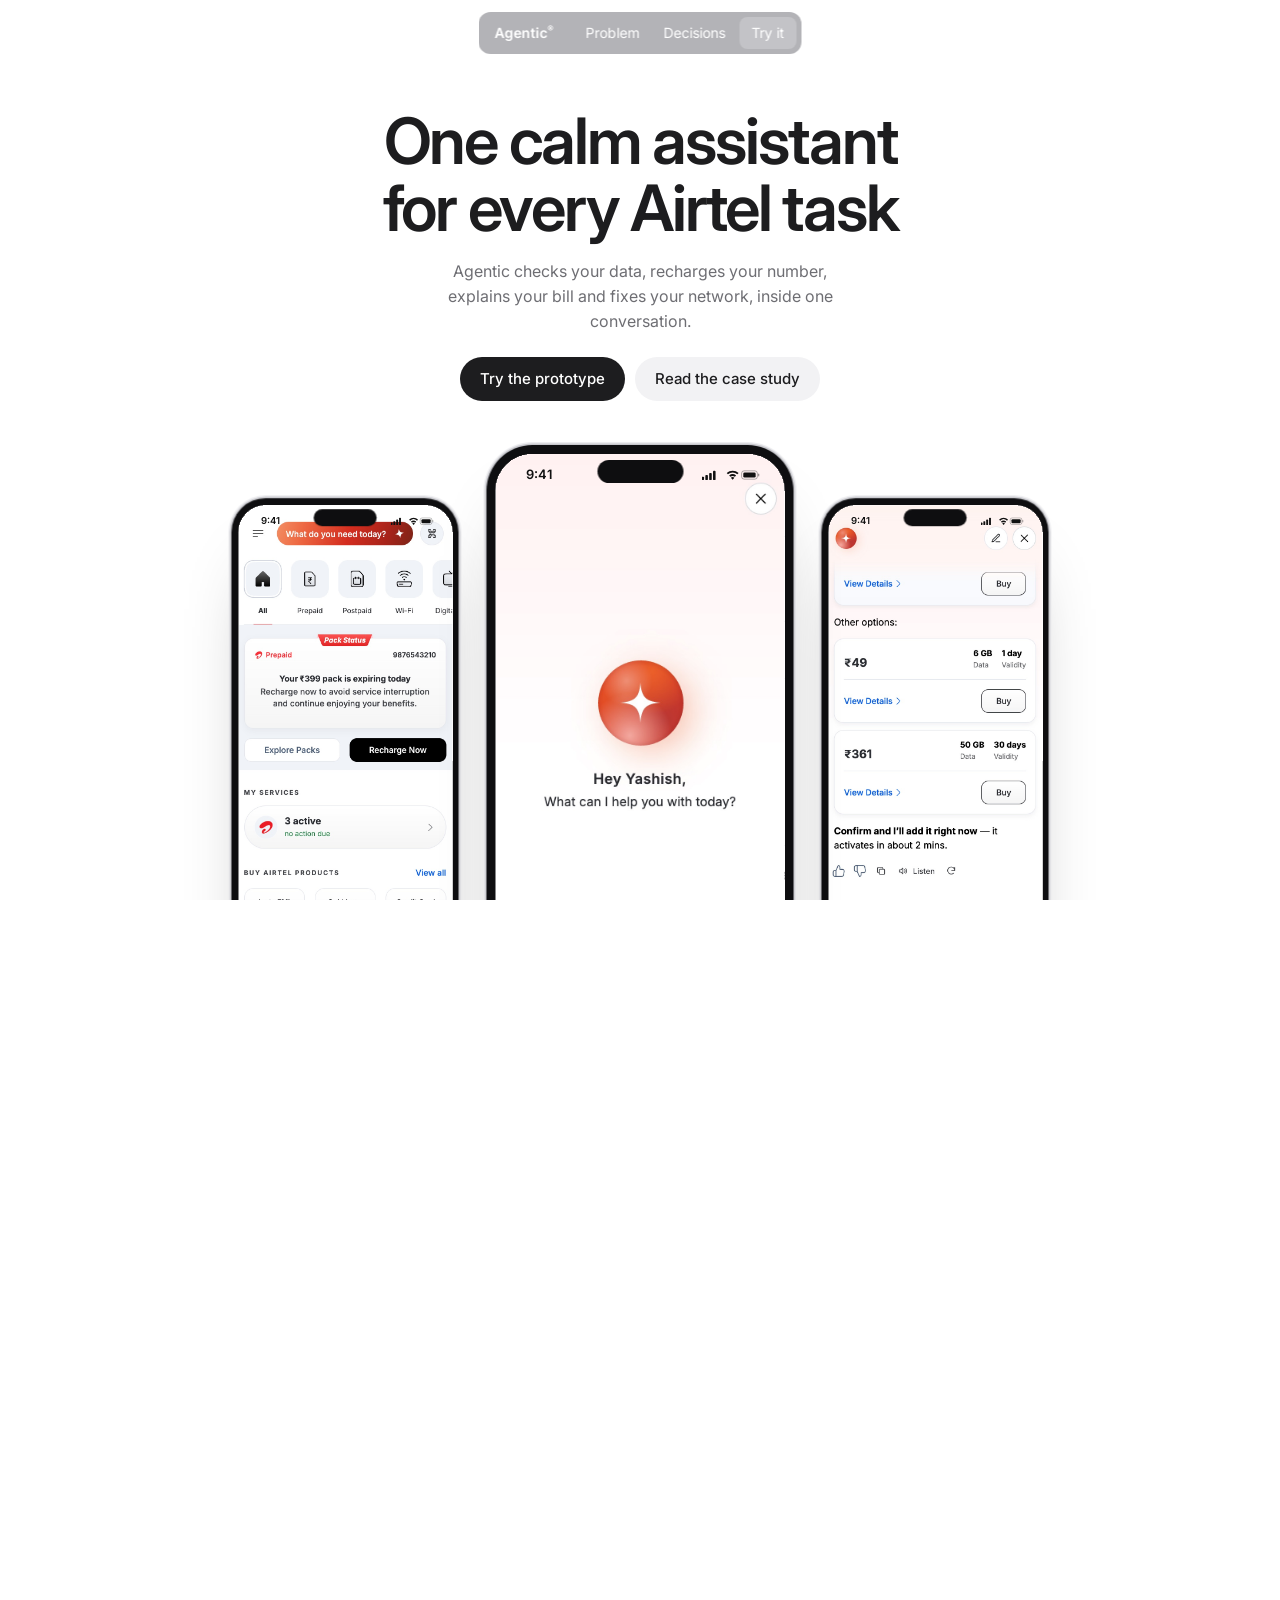
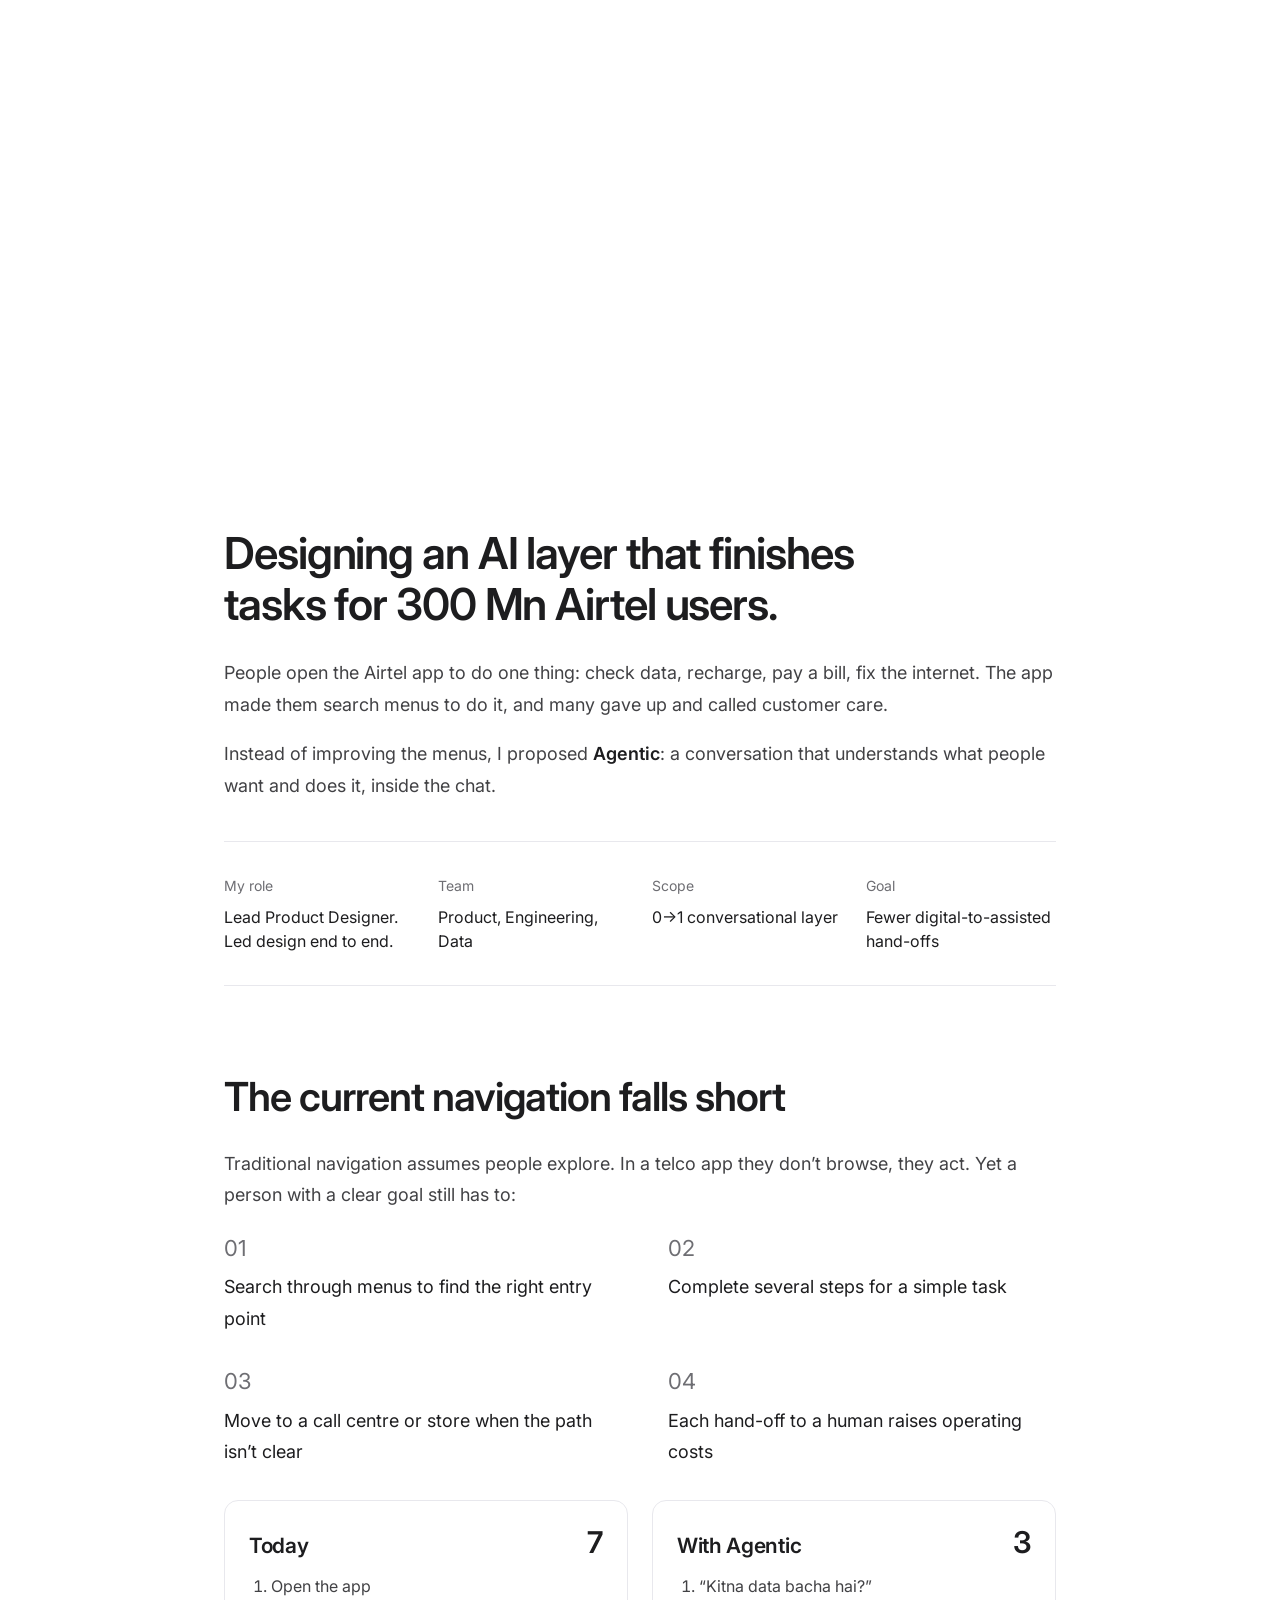
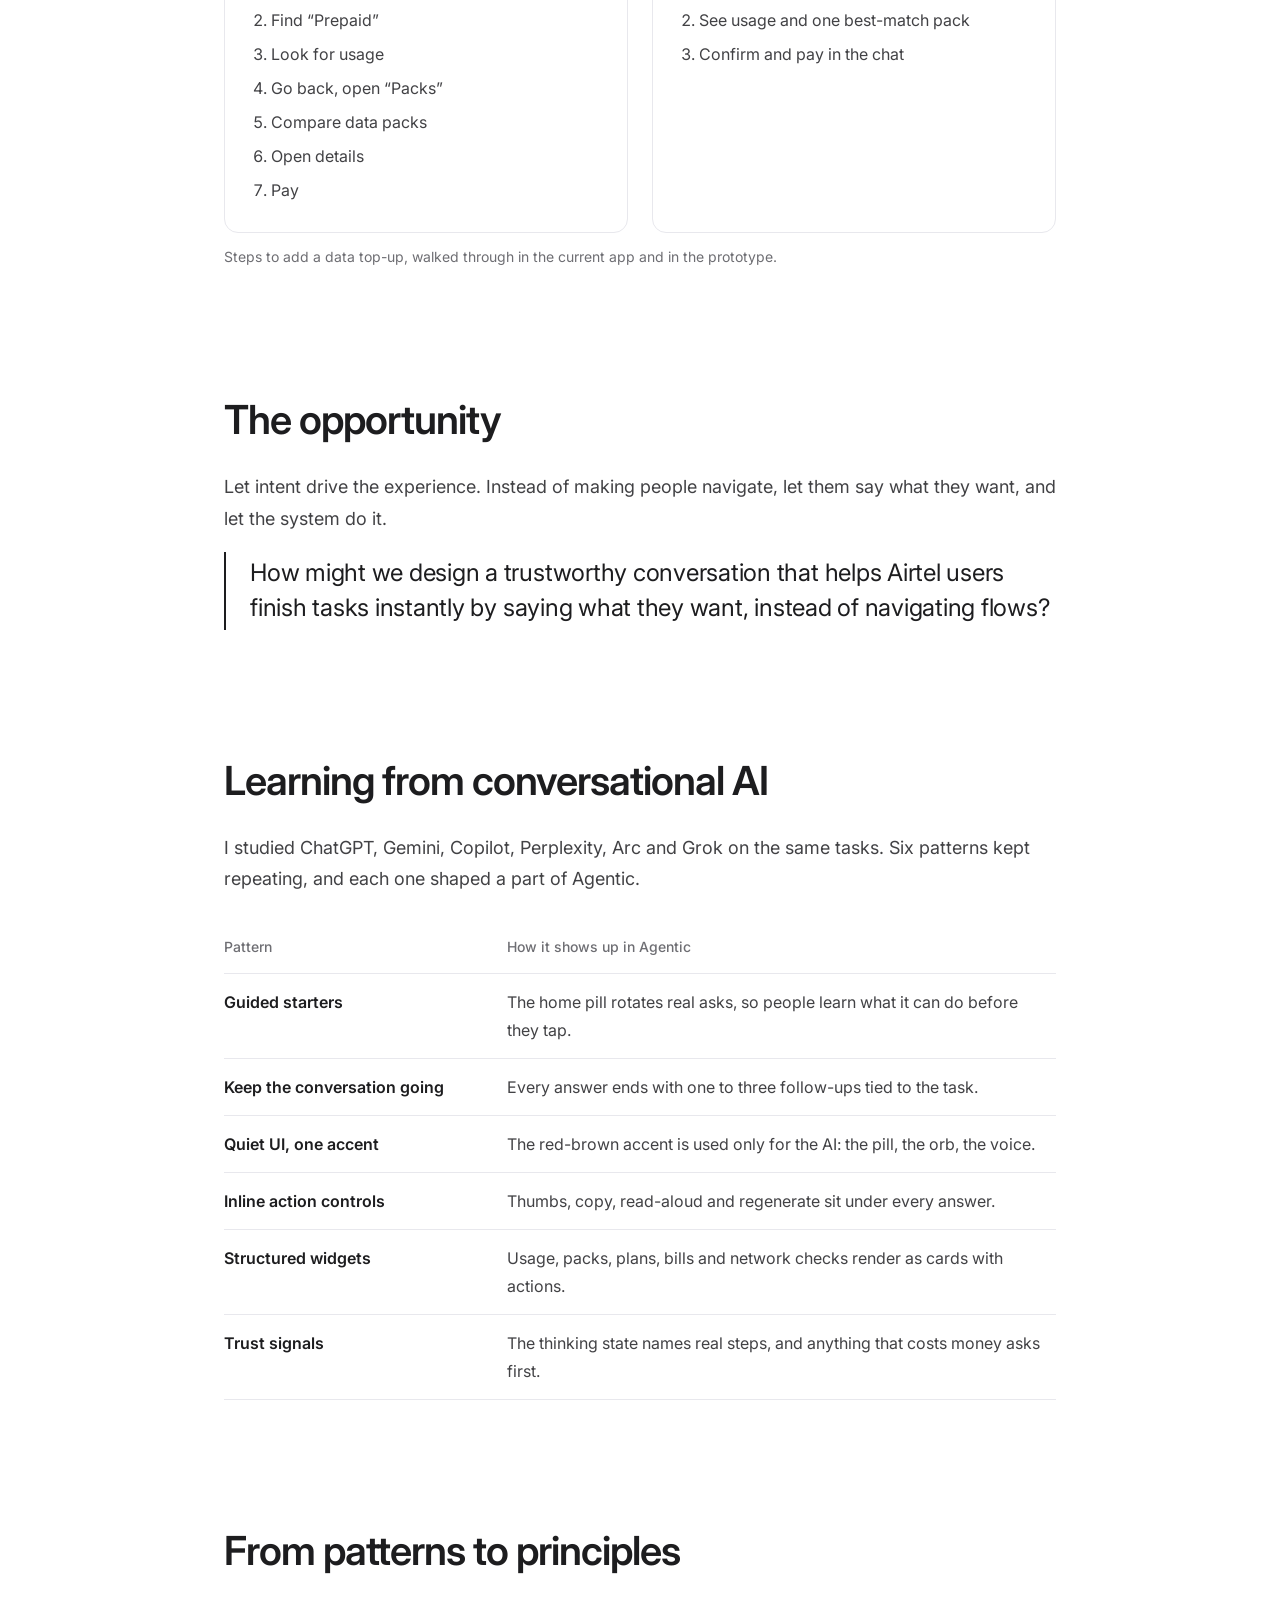
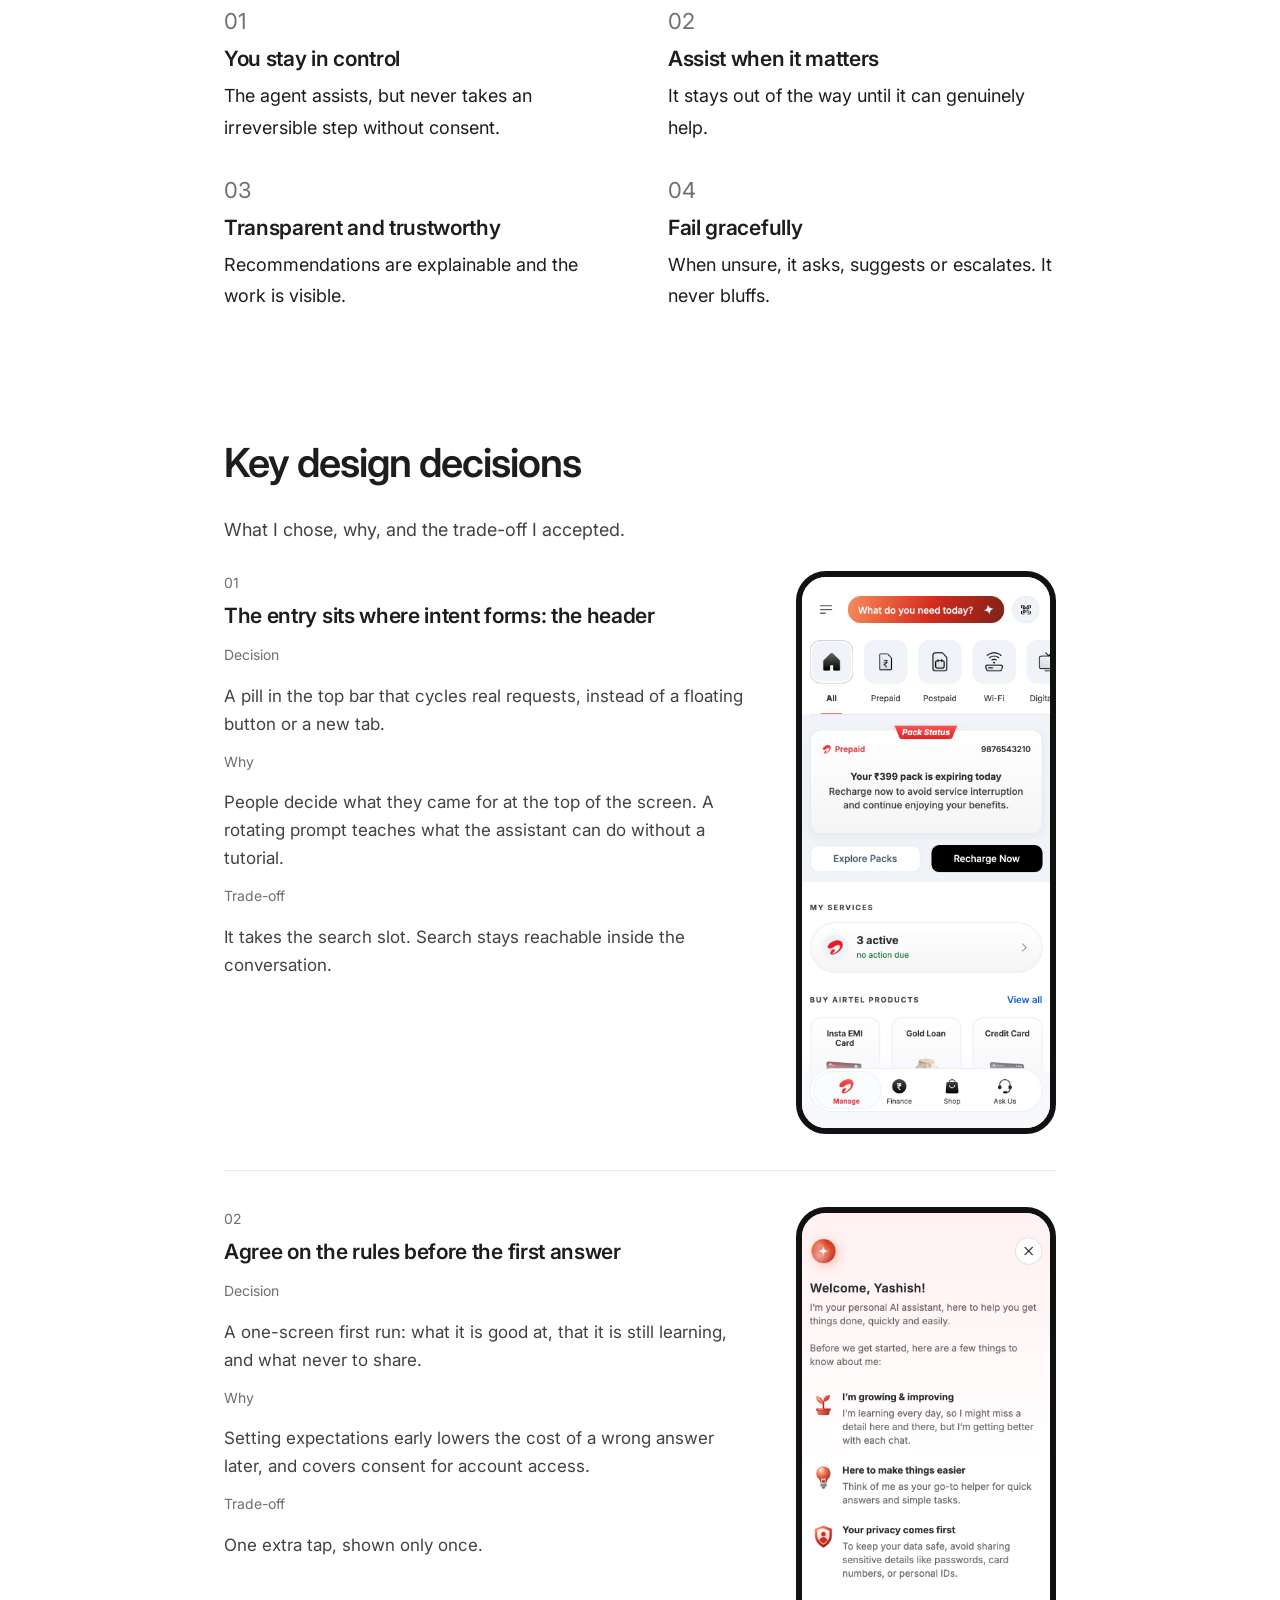
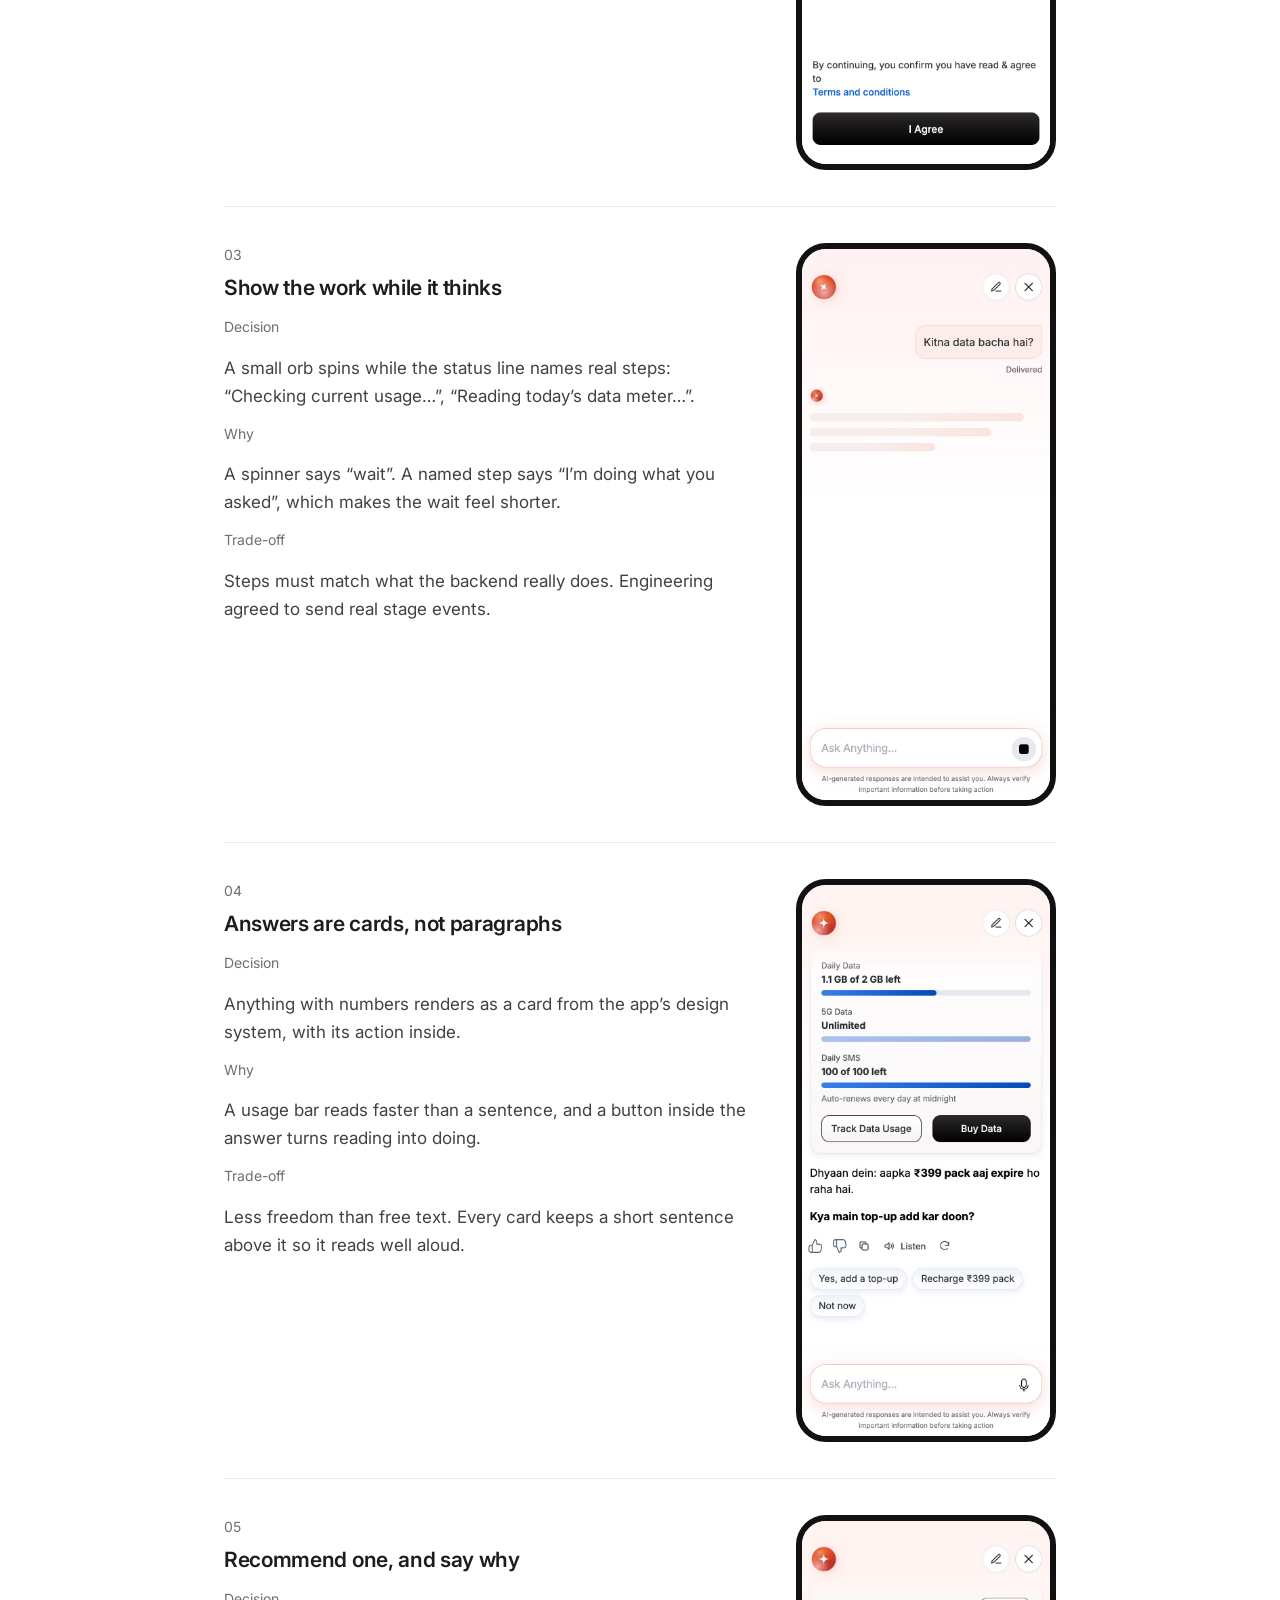
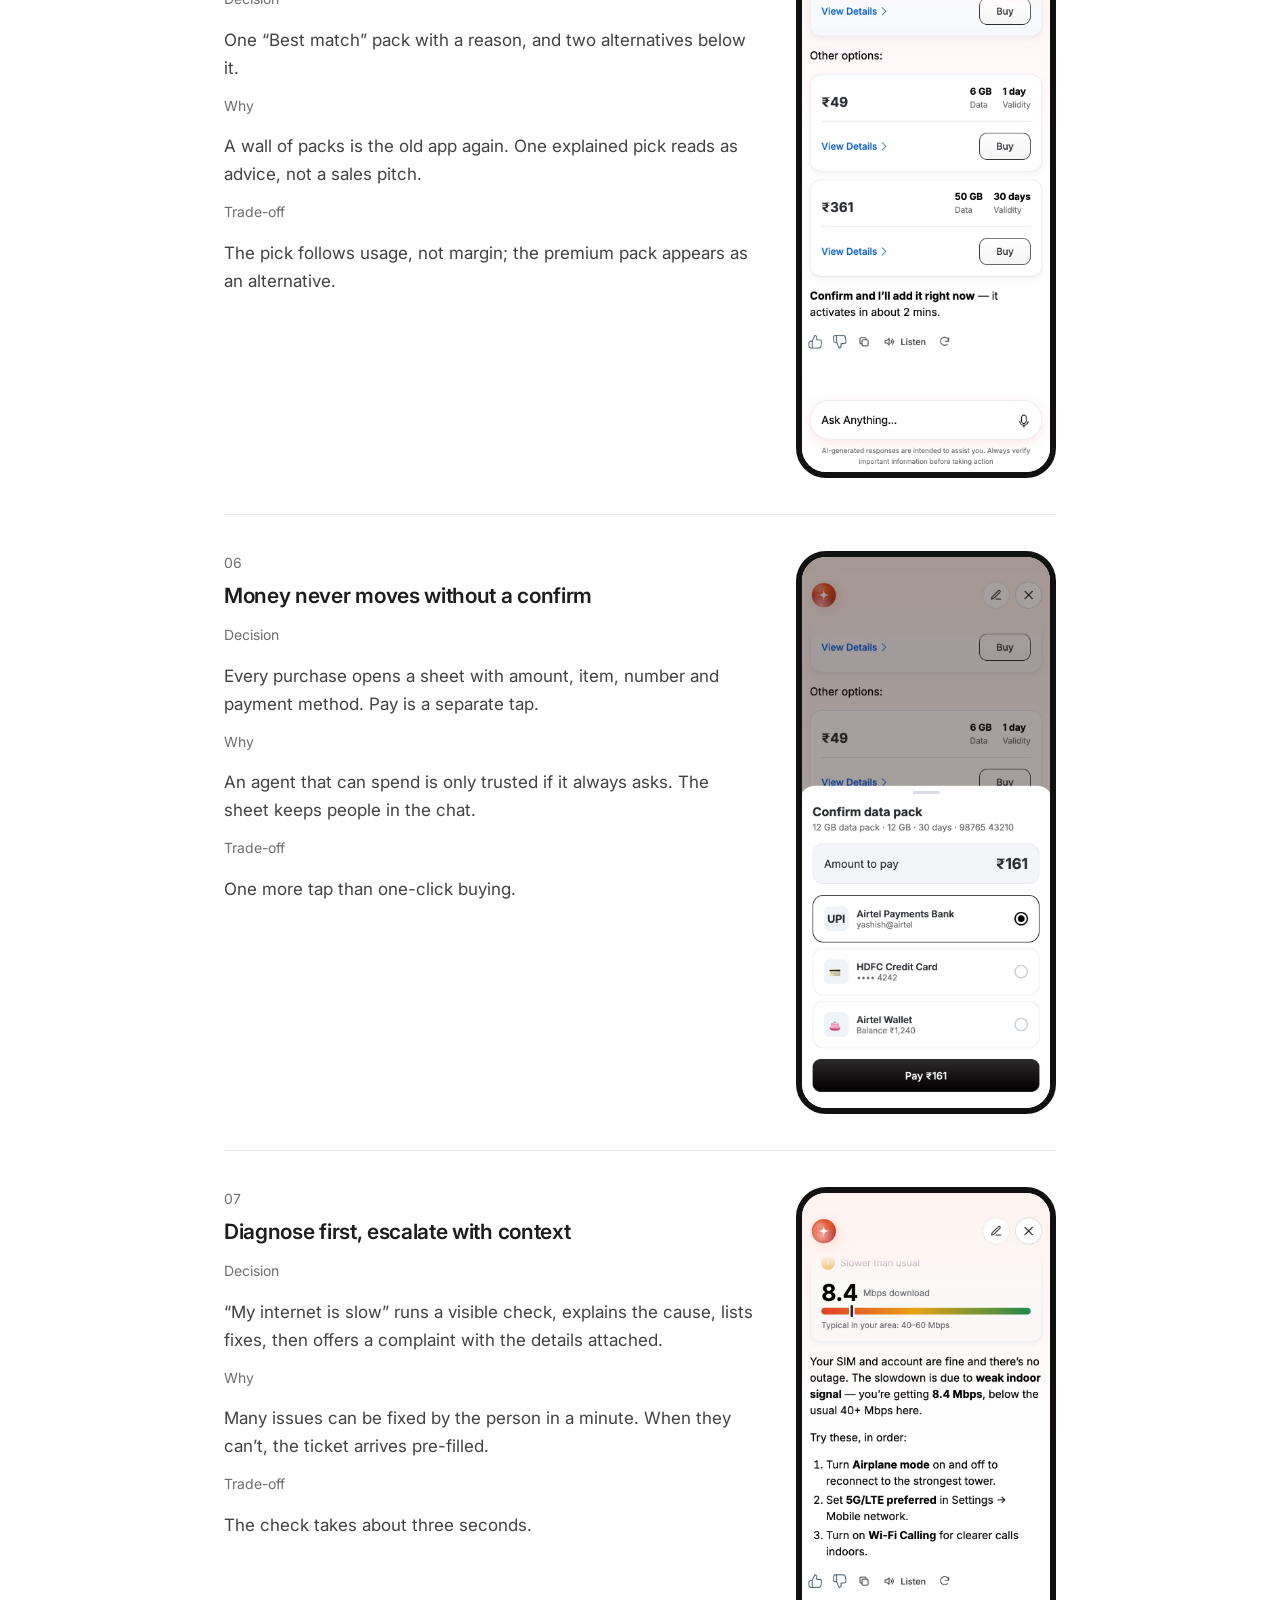
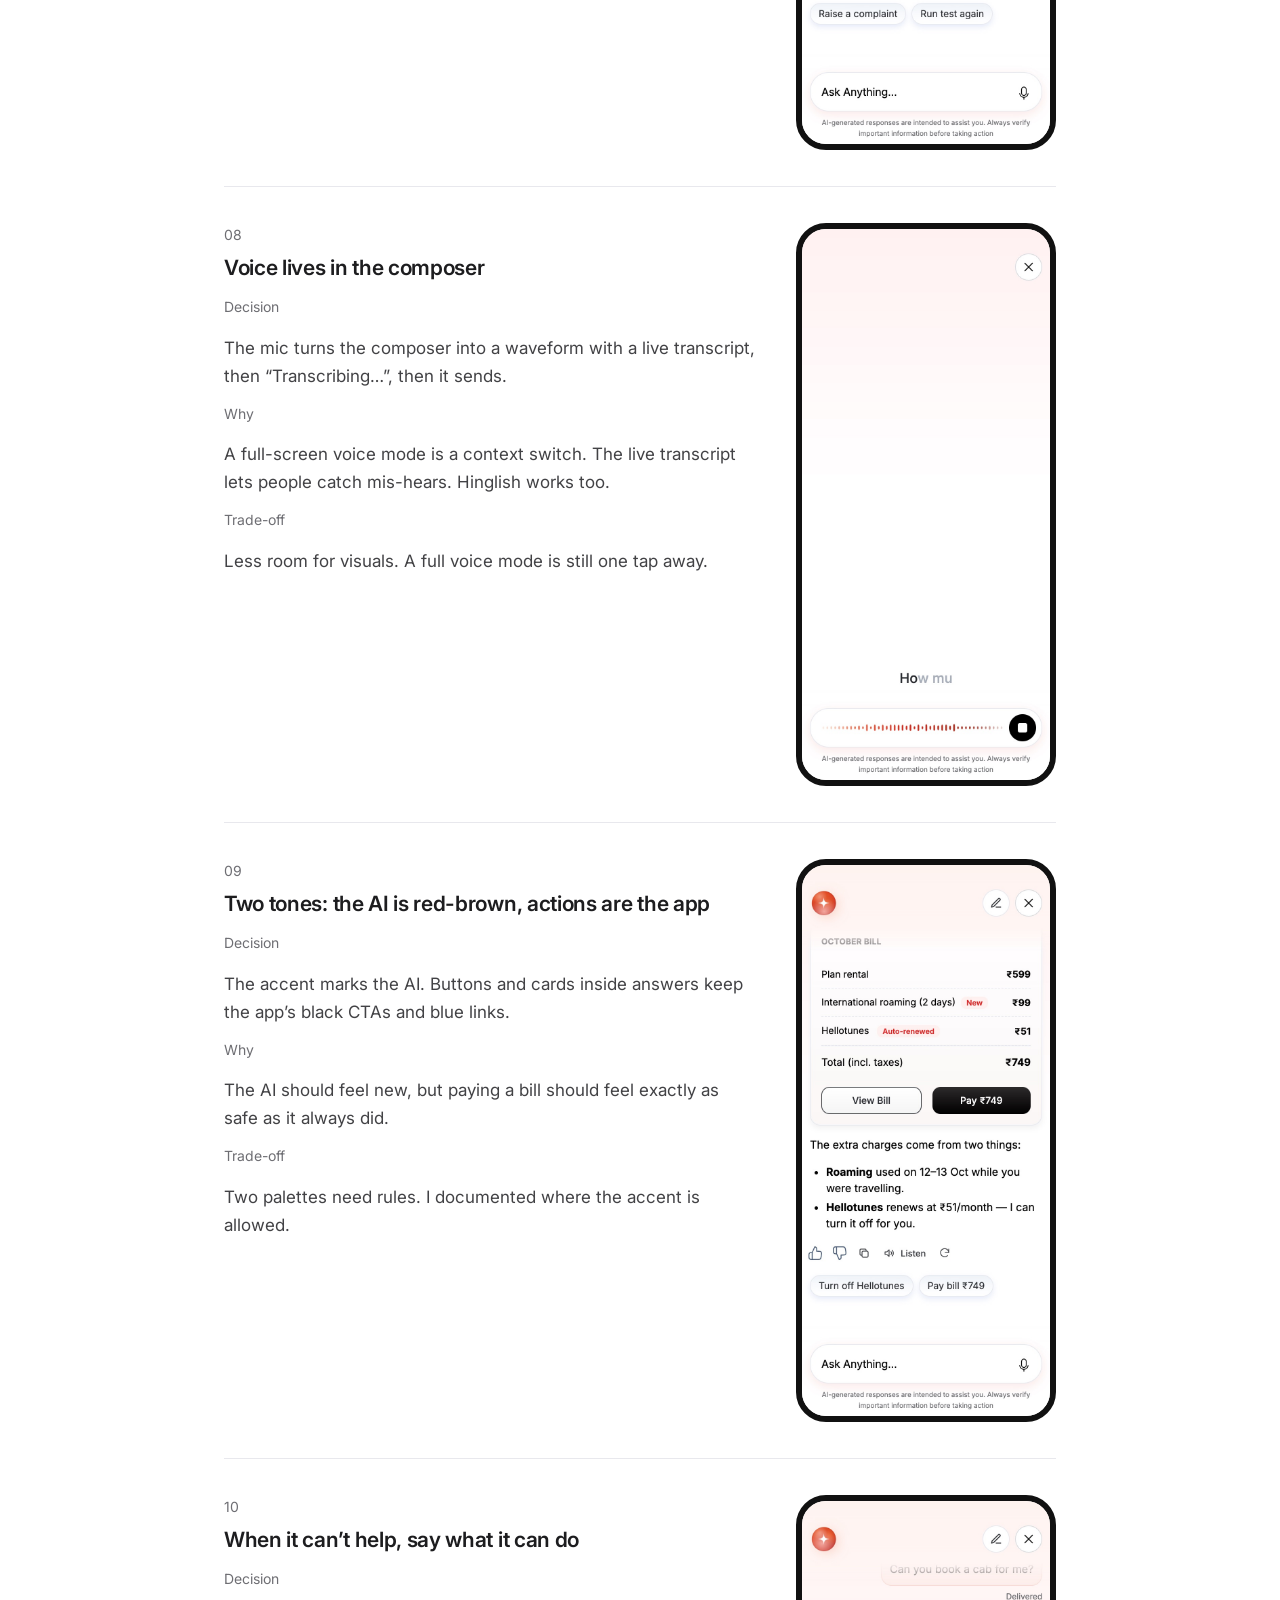
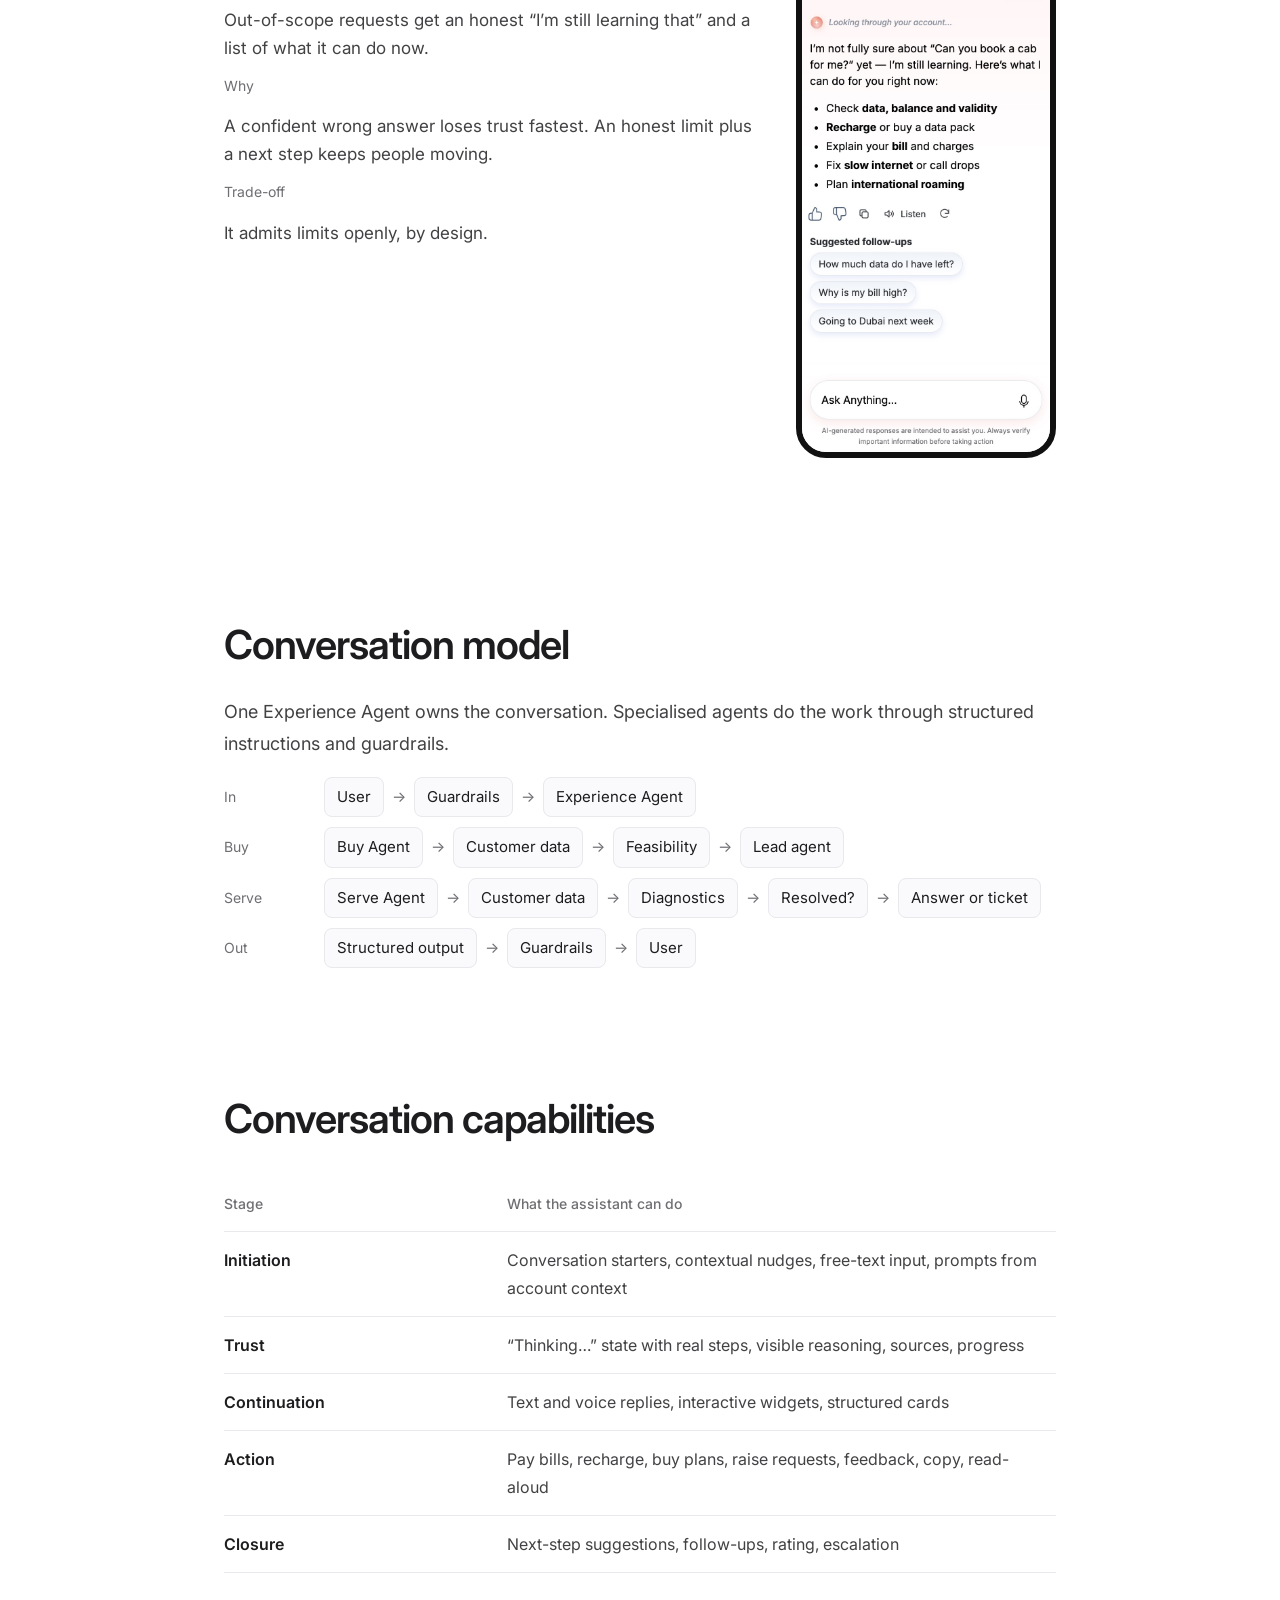
==== case-study-2/index.html @ 0d4e4603 "Publish the new case study landing at /case-study-2/ on Pages (copy of the case-study branch) Co-Aut" ====
<!doctype html>
<html lang="en">
<head>
<meta charset="utf-8" />
<meta name="viewport" content="width=device-width, initial-scale=1, viewport-fit=cover" />
<title>Agentic — Case Study</title>
<meta name="description" content="How I designed Agentic, an AI layer for 300 Mn Airtel users that completes tasks instead of answering questions." />
<link rel="preconnect" href="https://fonts.googleapis.com" />
<link rel="preconnect" href="https://fonts.gstatic.com" crossorigin />
<link href="https://fonts.googleapis.com/css2?family=Inter:wght@400;500;600&display=swap" rel="stylesheet" />
<script>document.documentElement.classList.add('js')</script>
<style>
/* Layout: quiet editorial read — one centred column, pale hero panel, static screens; the live prototype sits in one section */
:root {
  --bg: #FFFFFF;
  --ink: #1D1D1F;
  --ink-2: #424245;
  --muted: #6E6E73;
  --line: #E8E8ED;
  --panel: #FDF2EE;
  --accent: #C4321F;
  --font: Inter, -apple-system, "SF Pro Text", system-ui, sans-serif;
}
* { box-sizing: border-box; }
html { scroll-behavior: smooth; -webkit-text-size-adjust: 100%; }
@media (prefers-reduced-motion: reduce) { html { scroll-behavior: auto; } * { transition: none !important; } }
.skip { position: absolute; left: 16px; top: -60px; z-index: 30; background: var(--ink); color: #fff; padding: 10px 16px; border-radius: 8px; text-decoration: none; font-size: 15px; }
.skip:focus { top: 8px; }
body { margin: 0; background: var(--bg); color: var(--ink); font: 400 18px/1.75 var(--font); -webkit-font-smoothing: antialiased; }
img { max-width: 100%; height: auto; display: block; }
a { color: inherit; }
button { font: inherit; color: inherit; cursor: pointer; }
h1, h2, h3 { font-weight: 600; letter-spacing: -.025em; margin: 0; text-wrap: balance; color: var(--ink); }
h1 { font-size: clamp(34px, 4.6vw, 52px); line-height: 1.12; }
h2 { font-size: clamp(28px, 3.4vw, 40px); line-height: 1.15; margin-bottom: 28px; }
h3 { font-size: 21px; line-height: 1.3; letter-spacing: -.015em; margin-bottom: 8px; }
p { margin: 0 0 18px; color: var(--ink-2); }
p:last-child { margin-bottom: 0; }
ul, ol { margin: 0 0 18px; padding-left: 22px; color: var(--ink-2); }
li { margin-bottom: 6px; }
b, strong { color: var(--ink); font-weight: 600; }



.col { max-width: 880px; margin: 0 auto; padding: 0 24px; }
.intro { padding: 96px 0 24px; }
.intro-title { font-size: clamp(30px, 3.8vw, 44px); line-height: 1.15; margin-bottom: 28px; }
.intro h1 { margin-bottom: 28px; }
.facts { display: grid; grid-template-columns: repeat(4, minmax(0, 1fr)); gap: 24px; padding: 32px 0; margin: 40px 0 0; border-top: 1px solid var(--line); border-bottom: 1px solid var(--line); }
.facts dt { font-size: 14px; color: var(--muted); margin-bottom: 6px; }
.facts dd { margin: 0; font-size: 16px; line-height: 1.5; }
@media (max-width: 720px) { .facts { grid-template-columns: 1fr 1fr; } }

section { padding: 64px 0; }
.numbered { display: grid; grid-template-columns: 1fr 1fr; gap: 28px 56px; margin-top: 8px; }
.numbered .n { font-size: 22px; color: var(--muted); margin-bottom: 4px; }
.numbered p { color: var(--ink); }
@media (max-width: 640px) { .numbered { grid-template-columns: 1fr; } }

.quote { border-left: 2px solid var(--ink); padding: 4px 0 4px 24px; font-size: 24px; line-height: 1.45; letter-spacing: -.01em; color: var(--ink); margin: 8px 0 0; }

.compare { display: grid; grid-template-columns: 1fr 1fr; gap: 24px; margin-top: 32px; }
.compare > div { border: 1px solid var(--line); border-radius: 14px; padding: 22px 24px; }
.compare h3 { display: flex; justify-content: space-between; align-items: baseline; }
.compare h3 span { font-size: 30px; font-weight: 600; }
.compare ol { margin: 10px 0 0; font-size: 16px; }
@media (max-width: 640px) { .compare { grid-template-columns: 1fr; } }
.small { font-size: 14px; color: var(--muted); margin-top: 12px; }

.table { width: 100%; border-collapse: collapse; font-size: 16px; margin-top: 8px; }
.table th, .table td { text-align: left; padding: 14px 12px 14px 0; border-bottom: 1px solid var(--line); vertical-align: top; }
.table th { font-weight: 500; color: var(--muted); font-size: 14px; }
.table td:first-child { font-weight: 600; color: var(--ink); width: 34%; }
.table td { color: var(--ink-2); }
.table-wrap { overflow-x: auto; }

.decision { display: grid; grid-template-columns: minmax(0, 1fr) 260px; gap: 40px; padding: 36px 0; border-top: 1px solid var(--line); align-items: start; }
.decision:first-of-type { border-top: 0; padding-top: 8px; }
.decision .n { font-size: 14px; color: var(--muted); margin-bottom: 6px; }
.decision dl { margin: 14px 0 0; display: grid; gap: 12px; }
.decision dt { font-size: 14px; color: var(--muted); }
.decision dd { margin: 2px 0 0; font-size: 17px; line-height: 1.65; color: var(--ink-2); }
.decision img { width: 100%; aspect-ratio: 375 / 812; object-fit: cover; object-position: top; border-radius: 30px; border: 6px solid #111; }
@media (max-width: 720px) { .decision { grid-template-columns: 1fr; } .decision img { width: min(260px, 100%); } }

.flow { display: grid; gap: 10px; margin-top: 8px; }
.flow-row { display: flex; flex-wrap: wrap; gap: 8px; align-items: center; font-size: 15px; }
.flow-row .lbl { width: 92px; flex: none; font-size: 14px; color: var(--muted); }
.flow-row .node { border: 1px solid var(--line); border-radius: 8px; padding: 6px 12px; background: #FAFAFC; }
.flow-row .arr { color: var(--muted); }

.screens { display: grid; grid-template-columns: repeat(4, minmax(0, 1fr)); gap: 24px; margin-top: 12px; }
.screens figure { margin: 0; }
.screens img { aspect-ratio: 375 / 812; object-fit: cover; object-position: top; border-radius: 22px; border: 5px solid #111; width: 100%; }
.screens figcaption { font-size: 13px; color: var(--muted); margin-top: 8px; line-height: 1.4; }
@media (max-width: 720px) { .screens { grid-template-columns: 1fr 1fr; } }

.try { display: grid; grid-template-columns: minmax(0, 1fr) auto; gap: 48px; align-items: start; }
.phone { width: 300px; height: 650px; border-radius: 44px; padding: 9px; background: #111; flex: none; }
.phone .screen { width: 100%; height: 100%; border-radius: 36px; overflow: hidden; background: #fff; }
.phone iframe { border: 0; width: 375px; height: 812px; transform: scale(calc(282 / 375)); transform-origin: 0 0; display: block; }
.scen { display: grid; gap: 8px; margin-top: 18px; }
.scen button { text-align: left; background: none; border: 1px solid var(--line); border-radius: 10px; padding: 12px 16px; font-size: 16px; min-height: 44px; transition: border-color .2s ease, background-color .2s ease; }
.scen button:hover { border-color: var(--ink); }
.scen button.on { border-color: var(--ink); background: #FAFAFC; }
.scen button small { display: block; font-size: 14px; color: var(--muted); }
@media (max-width: 760px) { .try { grid-template-columns: 1fr; } .phone { margin: 0 auto; } }

.btn { transition: opacity .2s ease; display: inline-flex; align-items: center; height: 44px; padding: 0 20px; border-radius: 99px; background: var(--ink); color: #fff; text-decoration: none; font-size: 15px; font-weight: 500; }
.outro { text-align: center; padding: 88px 24px 96px; border-top: 1px solid var(--line); margin-top: 32px; }
.outro p { max-width: 52ch; margin: 0 auto 28px; }
footer { border-top: 1px solid var(--line); padding: 24px; font-size: 14px; color: var(--muted); text-align: center; }
:focus-visible { outline: 2px solid var(--accent); outline-offset: 3px; border-radius: 6px; }
.btn:hover { opacity: .85; }

/* ===== Landing (after the reference video): hero fan → pinned phone, panels rise, copy scrolls, screens stack ===== */
.pillnav { position: fixed; z-index: 40; top: calc(12px + env(safe-area-inset-top)); left: 50%; transform: translateX(-50%); display: flex; align-items: center; gap: 4px; padding: 5px 5px 5px 16px; border-radius: 12px; background: rgba(150, 150, 156, .72); backdrop-filter: blur(14px); -webkit-backdrop-filter: blur(14px); color: #fff; font-size: 14px; white-space: nowrap; }
.pillnav a { text-decoration: none; color: #fff; }
.pn-brand { font-weight: 600; margin-right: 18px; }
.pn-brand sup { font-size: 9px; }
.pn-link { padding: 0 10px; min-height: 32px; display: inline-flex; align-items: center; border-radius: 8px; transition: background-color .2s; }
.pn-link:hover { background: rgba(255,255,255,.18); }
.pn-cta { min-height: 32px; display: inline-flex; align-items: center; padding: 0 12px; border-radius: 8px; background: rgba(255,255,255,.22); transition: background-color .2s; }
.pn-cta:hover { background: rgba(255,255,255,.32); }
@media (max-width: 520px) { .pn-link { display: none; } }

.show { position: relative; padding: 0; height: 560vh;
  --w: min(24vw, calc((100vh - 120px) * .4618), 360px);   /* pinned phone width */
  --h: calc(var(--w) * 2.1653);                             /* pinned phone height */
  --pw: min(440px, calc((100vw - var(--w) - 112px) / 2)); } /* side panel width */
.show-stage { position: sticky; top: 0; height: 100vh; overflow: hidden; }
.show-hero { position: absolute; z-index: 0; left: 0; right: 0; top: 0; padding: 12vh 24px 0; text-align: center; will-change: transform; }
.show-hero h1 { font-size: clamp(38px, 5.2vw, 64px); line-height: 1.04; letter-spacing: -.035em; max-width: 19ch; margin: 0 auto 18px; }
.show-hero p { max-width: 42ch; margin: 0 auto; font-size: 16px; line-height: 1.55; color: var(--muted); }
.hero-cta { display: flex; gap: 10px; justify-content: center; margin-top: 24px; }
.hero-cta .btn { white-space: nowrap; }
@media (max-width: 420px) { .hero-cta .btn { padding: 0 16px; font-size: 14px; } }
.btn-soft { background: #F2F2F4; color: var(--ink); }

/* Phones: dark body, silver rim, dynamic island, status bar on every screen */
.fan { position: absolute; z-index: 2; left: 50%; top: 0; width: 0; height: 0; }
.ph { position: absolute; left: 0; top: 0; width: var(--s); aspect-ratio: 375 / 812; padding: calc(var(--s) * .03); border-radius: calc(var(--s) * .15); background: #0E0E10;
  box-shadow: 0 0 0 1.5px #C7C7CC, 0 0 0 3px #ECECEF, 0 44px 80px -40px rgba(0,0,0,.45); will-change: transform; }
.ph::after { content: ""; position: absolute; z-index: 5; top: calc(var(--s) * .05); left: 50%; width: calc(var(--s) * .28); height: calc(var(--s) * .075); transform: translateX(-50%); border-radius: 99px; background: #0E0E10; }
.ph-c { --s: var(--w); z-index: 3; }
.ph-l1, .ph-r1 { --s: calc(var(--w) * .74); z-index: 2; }
.ph-l2, .ph-r2 { --s: calc(var(--w) * .62); z-index: 1; }
.scrn { position: relative; width: 100%; height: 100%; overflow: hidden; border-radius: calc(var(--s) * .12); background: #fff; isolation: isolate; }
.card { position: absolute; inset: 0; overflow: hidden; background: #fff; will-change: transform; }
.card img { width: 100%; height: 100%; max-width: none; object-fit: cover; object-position: top; }
.card + .card { border-radius: calc(var(--s) * .09) calc(var(--s) * .09) 0 0; box-shadow: 0 -14px 34px -12px rgba(0,0,0,.28); transform: translateY(calc(100% + 60px)); }
.card::before { content: "9:41"; position: absolute; z-index: 2; top: 0; left: 0; right: 0; height: calc(var(--s) * .14); padding-left: calc(var(--s) * .1); display: flex; align-items: center; font: 600 calc(var(--s) * .042)/1 var(--font); color: #111;
  background: url("data:image/svg+xml,%3Csvg xmlns='http://www.w3.org/2000/svg' viewBox='0 0 68 12' fill='%23111'%3E%3Crect y='8' width='3' height='4' rx='1'/%3E%3Crect x='4.5' y='6' width='3' height='6' rx='1'/%3E%3Crect x='9' y='3.5' width='3' height='8.5' rx='1'/%3E%3Crect x='13.5' y='1' width='3' height='11' rx='1'/%3E%3Cpath d='M29.5 3.6a10.5 10.5 0 0 1 14 0l-1.5 1.6a8.3 8.3 0 0 0-11 0zM32.4 6.6a6.3 6.3 0 0 1 8.2 0l-1.5 1.6a4.1 4.1 0 0 0-5.2 0zM36.5 11.6l-2.1-2.2a3 3 0 0 1 4.2 0z'/%3E%3Crect x='47' y='1' width='18.5' height='10' rx='3' fill='none' stroke='%23111' stroke-opacity='.4'/%3E%3Crect x='49' y='3' width='14.5' height='6' rx='1.6'/%3E%3Crect x='66.4' y='4.3' width='1.6' height='3.4' rx='.8' fill-opacity='.45'/%3E%3C/svg%3E") no-repeat right calc(var(--s) * .08) center / calc(var(--s) * .19) auto; }
.fan .ph[data-go] { cursor: pointer; transition: translate .4s cubic-bezier(.2,.8,.2,1); }
.fan .ph[data-go]:hover { translate: 0 -10px; }
@keyframes rise { from { translate: 0 90px; opacity: 0; } }
@keyframes fadeUp { from { transform: translateY(16px); opacity: 0; } }
.fan .ph { animation: rise 1s cubic-bezier(.2,.8,.2,1) backwards; }
.ph-c { animation-delay: .05s !important; } .ph-l1, .ph-r1 { animation-delay: .16s !important; } .ph-l2, .ph-r2 { animation-delay: .26s !important; }
.show-hero > * { animation: fadeUp .8s cubic-bezier(.2,.8,.2,1) backwards; }
.show-hero p { animation-delay: .08s; } .hero-cta { animation-delay: .14s; }

/* Side panels: rise from below, then the copy scrolls through them chapter by chapter */
.panel { position: absolute; z-index: 1; top: 0; height: var(--h); width: var(--pw); overflow: hidden; border-radius: 28px; background: #F2F2F4; transform: translateY(110vh); will-change: transform; }
.panel-l { right: calc(50% + var(--w) / 2 + 24px); }
.panel-r { left: calc(50% + var(--w) / 2 + 24px); }
.track { position: absolute; left: 0; right: 0; top: 0; bottom: 0; will-change: transform; }
.clip { position: absolute; inset: 0; overflow: hidden; }
.panel-l .clip { top: 76px; }
.panel-l::before { content: ""; position: absolute; z-index: 2; top: 76px; left: 0; right: 0; height: 28px; background: linear-gradient(#F2F2F4, rgba(242,242,244,0)); pointer-events: none; }
.panel-r::before, .panel-r::after { content: ""; position: absolute; z-index: 2; left: 0; right: 0; height: 40px; pointer-events: none; }
.panel-r::before { top: 0; background: linear-gradient(#F2F2F4, rgba(242,242,244,0)); }
.panel-r::after { bottom: 0; background: linear-gradient(rgba(242,242,244,0), #F2F2F4); }
.chap { position: absolute; left: 0; right: 0; top: calc(var(--i) * 100%); height: 100%; padding: 0 clamp(24px, 2.6vw, 40px) clamp(28px, 4vh, 44px); display: flex; flex-direction: column; justify-content: flex-end; }
.panel-r .chap { justify-content: center; padding-top: clamp(28px, 4vh, 44px); }
.chap h2 { font-size: clamp(26px, 2.5vw, 36px); line-height: 1.06; letter-spacing: -.03em; margin-bottom: 14px; max-width: 12ch; }
.chap p { font-size: 15px; line-height: 1.6; color: var(--muted); margin-bottom: 0; }
.chap h3 { font-size: 17px; margin: 24px 0 6px; }
.chap h3:first-child { margin-top: 0; }
.try-link { align-self: flex-start; display: inline-flex; align-items: center; gap: 8px; min-height: 40px; margin-top: 26px; padding: 0 16px; border-radius: 99px; background: var(--ink); color: #fff; font-size: 14px; font-weight: 500; text-decoration: none; transition: opacity .2s; }
.try-link:hover { opacity: .85; }
.try-link svg { transition: transform .25s cubic-bezier(.2,.8,.2,1); }
.try-link:hover svg { transform: translateX(3px); }

/* Chapter rail: where you are, and a shortcut to any chapter */
.rail { position: absolute; z-index: 3; top: 24px; left: clamp(24px, 2.6vw, 40px); right: clamp(24px, 2.6vw, 40px); display: grid; grid-template-columns: repeat(4, minmax(0, 1fr)); gap: 6px; }
.rail button { position: relative; min-height: 44px; padding: 12px 0 0; border: 0; background: none; text-align: left; font-size: 13px; color: #9A9AA0; transition: color .25s; }
.rail button::before, .rail i { content: ""; position: absolute; top: 0; left: 0; width: 100%; height: 3px; border-radius: 2px; background: #DCDCE0; }
.rail i { background: var(--ink); transform-origin: 0 50%; transform: scaleX(var(--f, 0)); }
.rail b { font-weight: 500; color: inherit; font-variant-numeric: tabular-nums; opacity: .55; margin-right: 3px; }
.rail button:hover, .rail button.on { color: var(--ink); }
.rail button.on { font-weight: 500; }

/* Phone-width chapters (built from the panels by the script) */
.mchaps { display: none; }
.js .rv { opacity: 0; transform: translateY(24px); transition: opacity .6s ease, transform .7s cubic-bezier(.2,.8,.2,1); }
.js .rv.in { opacity: 1; transform: none; }

@media (max-width: 899px), (prefers-reduced-motion: reduce) {
  .show { height: auto !important; --w: min(230px, 58vw); }
  .show-stage { position: static; height: auto; overflow: visible; padding: 92px 0 8px; }
  .show-hero { position: static; transform: none !important; padding: 0 24px; }
  .fan { position: relative; left: auto; width: auto; height: auto; display: flex; justify-content: center; align-items: flex-start; margin-top: 40px; padding: 4px 0 40px; overflow: hidden; }
  .fan .ph { position: relative; flex: none; transform: none !important; }
  .ph-l2, .ph-r2 { display: none; }
  .ph-l1 { margin: 30px 16px 0 0; } .ph-r1 { margin: 30px 0 0 16px; }
  .ph-c .card + .card { display: none; }
  .panel { position: static; width: auto; height: auto; transform: none !important; margin: 0 16px 16px; padding: 24px 0; }
  .clip, .track { position: static; transform: none !important; }
  .chap { position: static; display: none; padding: 0 24px; }
  .chap[data-i="0"] { display: flex; }
  .rail { display: none; }
  .js .panel { display: none; }
  .js .mchaps { display: grid; gap: 16px; padding: 0 16px 24px; }
  .mch { display: flex; flex-direction: column; padding: 28px 24px; border-radius: 24px; background: #F2F2F4; }
  .mch-k { font-size: 13px; font-weight: 500; color: var(--muted); margin-bottom: 10px; }
  .mch h2 { font-size: 28px; line-height: 1.1; letter-spacing: -.03em; margin-bottom: 12px; }
  .mch p { font-size: 15px; line-height: 1.6; color: var(--muted); margin-bottom: 0; }
  .mch h3 { font-size: 17px; margin: 20px 0 4px; }
  .mch .ph { --s: min(220px, 58vw); position: relative; margin: 28px auto 8px; }
}
@media (prefers-reduced-motion: reduce) { .fan .ph, .show-hero > * { animation: none; } .js .rv { opacity: 1; transform: none; } }
</style>
</head>
<body>
<a class="skip" href="#main">Skip to content</a>



<nav class="pillnav" aria-label="Case study">
  <a class="pn-brand" href="#top">Agentic<sup>®</sup></a>
  <a class="pn-link" href="#problem">Problem</a>
  <a class="pn-link" href="#decisions">Decisions</a>
  <a class="pn-cta" href="#try">Try it</a>
</nav>

<!-- Landing: hero fan → pinned phone. Panels rise, copy scrolls through them, each screen slides up as a stacked card -->
<section class="show" id="top" aria-label="Agentic overview">
  <div class="show-stage" id="stage">
    <header class="show-hero" id="showHero">
      <h1>One calm assistant for every Airtel task</h1>
      <p>Agentic checks your data, recharges your number, explains your bill and fixes your network, inside one conversation.</p>
      <div class="hero-cta"><a class="btn" href="#try">Try the prototype</a><a class="btn btn-soft" href="#main">Read the case study</a></div>
    </header>

    <div class="panel panel-l" id="panelL">
      <div class="rail" id="rail" role="group" aria-label="Chapters">
        <button type="button" data-label="Ask"><i></i><b>01</b> Ask</button>
        <button type="button" data-label="Answer"><i></i><b>02</b> Answer</button>
        <button type="button" data-label="Confirm"><i></i><b>03</b> Confirm</button>
        <button type="button" data-label="Fix"><i></i><b>04</b> Fix</button>
      </div>
      <div class="clip"><div class="track">
        <div class="chap" data-i="0" style="--i:0"><h2>Say it the way you’d say it.</h2><p>“Kitna data bacha hai?” is enough. People type or speak in English or Hinglish, and the assistant works out the task.</p></div>
        <div class="chap" data-i="1" style="--i:1"><h2>Answers you can act on.</h2><p>Numbers come back as cards from the app’s own design system, with the next action inside the answer.</p></div>
        <div class="chap" data-i="2" style="--i:2"><h2>Nothing moves without you.</h2><p>Every payment opens a confirm sheet in the chat. The agent suggests; the person decides.</p></div>
        <div class="chap" data-i="3" style="--i:3"><h2>Diagnose first, then escalate.</h2><p>“My internet is slow” runs a visible check, names the cause and lists fixes. If that fails, the complaint arrives pre-filled.</p></div>
      </div></div>
    </div>

    <div class="fan" aria-hidden="true">
      <div class="ph ph-l2" data-go="0"><div class="scrn"><div class="card"><img src="img/onboarding.jpg" alt="" width="750" height="1624" /></div></div></div>
      <div class="ph ph-l1" data-go="0"><div class="scrn"><div class="card"><img src="img/home.jpg" alt="" width="750" height="1624" /></div></div></div>
      <div class="ph ph-c" id="phC"><div class="scrn">
        <div class="card"><img src="img/landing.jpg" alt="" width="750" height="1624" /></div>
        <div class="card"><img src="img/usage.jpg" alt="" width="750" height="1624" /></div>
        <div class="card"><img src="img/payment.jpg" alt="" width="750" height="1624" /></div>
        <div class="card"><img src="img/network.jpg" alt="" width="750" height="1624" /></div>
      </div></div>
      <div class="ph ph-r1" data-go="1"><div class="scrn"><div class="card"><img src="img/packs.jpg" alt="" width="750" height="1624" /></div></div></div>
      <div class="ph ph-r2" data-go="3"><div class="scrn"><div class="card"><img src="img/ticket.jpg" alt="" width="750" height="1624" /></div></div></div>
    </div>

    <div class="panel panel-r" id="panelR">
      <div class="clip"><div class="track">
        <div class="chap" data-i="0" style="--i:0"><h3>Starts from the home screen</h3><p>A pill in the header cycles real asks, so people learn what it can do before they tap.</p><h3>Hinglish and voice</h3><p>Type or talk; a live transcript catches mis-hears.</p><h3>One-time ground rules</h3><p>A short first run sets expectations and covers consent.</p><a class="try-link" href="#try" data-start>Try it from home <svg width="14" height="14" viewBox="0 0 14 14" fill="none" aria-hidden="true"><path d="M3 7h8m-3-3.5L11.5 7 8 10.5" stroke="currentColor" stroke-width="1.6" stroke-linecap="round" stroke-linejoin="round"/></svg></a></div>
        <div class="chap" data-i="1" style="--i:1"><h3>Usage, packs, plans, bills</h3><p>Each answer renders as a card with its button inside.</p><h3>One pick, explained</h3><p>A best-match pack with the reason, alternatives below.</p><h3>Shows its work</h3><p>The thinking state names real steps while it fetches.</p><a class="try-link" href="#try" data-q="Kitna data bacha hai?">Ask “Kitna data bacha hai?” <svg width="14" height="14" viewBox="0 0 14 14" fill="none" aria-hidden="true"><path d="M3 7h8m-3-3.5L11.5 7 8 10.5" stroke="currentColor" stroke-width="1.6" stroke-linecap="round" stroke-linejoin="round"/></svg></a></div>
        <div class="chap" data-i="2" style="--i:2"><h3>Confirm in the chat</h3><p>Amount, item, number and method, then a separate Pay tap.</p><h3>App-grade actions</h3><p>Black CTAs and familiar cards make paying feel as safe as before.</p><h3>Never leaves the chat</h3><p>The sheet opens over the conversation and closes back into it.</p><a class="try-link" href="#try" data-q="Recharge my number">Try a recharge <svg width="14" height="14" viewBox="0 0 14 14" fill="none" aria-hidden="true"><path d="M3 7h8m-3-3.5L11.5 7 8 10.5" stroke="currentColor" stroke-width="1.6" stroke-linecap="round" stroke-linejoin="round"/></svg></a></div>
        <div class="chap" data-i="3" style="--i:3"><h3>A check you can watch</h3><p>Speed, signal and outages, measured in about three seconds.</p><h3>Fixes in order</h3><p>The quickest thing to try comes first.</p><h3>Escalates with context</h3><p>When it can’t fix something, the ticket arrives pre-filled.</p><a class="try-link" href="#try" data-q="My internet is slow">Try “My internet is slow” <svg width="14" height="14" viewBox="0 0 14 14" fill="none" aria-hidden="true"><path d="M3 7h8m-3-3.5L11.5 7 8 10.5" stroke="currentColor" stroke-width="1.6" stroke-linecap="round" stroke-linejoin="round"/></svg></a></div>
      </div></div>
    </div>
  </div>
  <div class="mchaps" id="mchaps"></div>
</section>

<main class="col" id="main">
  <div class="intro">
    <h2 class="intro-title">Designing an AI layer that finishes tasks for 300 Mn Airtel users.</h2>
    <p>People open the Airtel app to do one thing: check data, recharge, pay a bill, fix the internet. The app made them search menus to do it, and many gave up and called customer care.</p>
    <p>Instead of improving the menus, I proposed <b>Agentic</b>: a conversation that understands what people want and does it, inside the chat.</p>
    <dl class="facts">
      <div><dt>My role</dt><dd>Lead Product Designer. Led design end to end.</dd></div>
      <div><dt>Team</dt><dd>Product, Engineering, Data</dd></div>
      <div><dt>Scope</dt><dd>0→1 conversational layer</dd></div>
      <div><dt>Goal</dt><dd>Fewer digital-to-assisted hand-offs</dd></div>
    </dl>
  </div>

  <section id="problem">
    <h2>The current navigation falls short</h2>
    <p>Traditional navigation assumes people explore. In a telco app they don’t browse, they act. Yet a person with a clear goal still has to:</p>
    <div class="numbered">
      <div><div class="n">01</div><p>Search through menus to find the right entry point</p></div>
      <div><div class="n">02</div><p>Complete several steps for a simple task</p></div>
      <div><div class="n">03</div><p>Move to a call centre or store when the path isn’t clear</p></div>
      <div><div class="n">04</div><p>Each hand-off to a human raises operating costs</p></div>
    </div>
    <div class="compare">
      <div><h3>Today <span>7</span></h3><ol><li>Open the app</li><li>Find “Prepaid”</li><li>Look for usage</li><li>Go back, open “Packs”</li><li>Compare data packs</li><li>Open details</li><li>Pay</li></ol></div>
      <div><h3>With Agentic <span>3</span></h3><ol><li>“Kitna data bacha hai?”</li><li>See usage and one best-match pack</li><li>Confirm and pay in the chat</li></ol></div>
    </div>
    <p class="small">Steps to add a data top-up, walked through in the current app and in the prototype.</p>
  </section>

  <section>
    <h2>The opportunity</h2>
    <p>Let intent drive the experience. Instead of making people navigate, let them say what they want, and let the system do it.</p>
    <p class="quote">How might we design a trustworthy conversation that helps Airtel users finish tasks instantly by saying what they want, instead of navigating flows?</p>
  </section>

  <section id="research">
    <h2>Learning from conversational AI</h2>
    <p>I studied ChatGPT, Gemini, Copilot, Perplexity, Arc and Grok on the same tasks. Six patterns kept repeating, and each one shaped a part of Agentic.</p>
    <div class="table-wrap"><table class="table">
      <thead><tr><th>Pattern</th><th>How it shows up in Agentic</th></tr></thead>
      <tbody>
        <tr><td>Guided starters</td><td>The home pill rotates real asks, so people learn what it can do before they tap.</td></tr>
        <tr><td>Keep the conversation going</td><td>Every answer ends with one to three follow-ups tied to the task.</td></tr>
        <tr><td>Quiet UI, one accent</td><td>The red-brown accent is used only for the AI: the pill, the orb, the voice.</td></tr>
        <tr><td>Inline action controls</td><td>Thumbs, copy, read-aloud and regenerate sit under every answer.</td></tr>
        <tr><td>Structured widgets</td><td>Usage, packs, plans, bills and network checks render as cards with actions.</td></tr>
        <tr><td>Trust signals</td><td>The thinking state names real steps, and anything that costs money asks first.</td></tr>
      </tbody>
    </table></div>
  </section>

  <section id="principles">
    <h2>From patterns to principles</h2>
    <div class="numbered">
      <div><div class="n">01</div><h3>You stay in control</h3><p>The agent assists, but never takes an irreversible step without consent.</p></div>
      <div><div class="n">02</div><h3>Assist when it matters</h3><p>It stays out of the way until it can genuinely help.</p></div>
      <div><div class="n">03</div><h3>Transparent and trustworthy</h3><p>Recommendations are explainable and the work is visible.</p></div>
      <div><div class="n">04</div><h3>Fail gracefully</h3><p>When unsure, it asks, suggests or escalates. It never bluffs.</p></div>
    </div>
  </section>

  <section id="decisions">
    <h2>Key design decisions</h2>
    <p>What I chose, why, and the trade-off I accepted.</p>

    <article class="decision"><div>
      <div class="n">01</div><h3>The entry sits where intent forms: the header</h3>
      <dl><dt>Decision</dt><dd>A pill in the top bar that cycles real requests, instead of a floating button or a new tab.</dd>
      <dt>Why</dt><dd>People decide what they came for at the top of the screen. A rotating prompt teaches what the assistant can do without a tutorial.</dd>
      <dt>Trade-off</dt><dd>It takes the search slot. Search stays reachable inside the conversation.</dd></dl>
    </div><img width="750" height="1624" src="img/home.jpg" alt="Home with the Agentic pill" loading="lazy" /></article>

    <article class="decision"><div>
      <div class="n">02</div><h3>Agree on the rules before the first answer</h3>
      <dl><dt>Decision</dt><dd>A one-screen first run: what it is good at, that it is still learning, and what never to share.</dd>
      <dt>Why</dt><dd>Setting expectations early lowers the cost of a wrong answer later, and covers consent for account access.</dd>
      <dt>Trade-off</dt><dd>One extra tap, shown only once.</dd></dl>
    </div><img width="750" height="1624" src="img/onboarding.jpg" alt="Onboarding" loading="lazy" /></article>

    <article class="decision"><div>
      <div class="n">03</div><h3>Show the work while it thinks</h3>
      <dl><dt>Decision</dt><dd>A small orb spins while the status line names real steps: “Checking current usage…”, “Reading today’s data meter…”.</dd>
      <dt>Why</dt><dd>A spinner says “wait”. A named step says “I’m doing what you asked”, which makes the wait feel shorter.</dd>
      <dt>Trade-off</dt><dd>Steps must match what the backend really does. Engineering agreed to send real stage events.</dd></dl>
    </div><img width="750" height="1624" src="img/thinking.jpg" alt="Thinking state" loading="lazy" /></article>

    <article class="decision"><div>
      <div class="n">04</div><h3>Answers are cards, not paragraphs</h3>
      <dl><dt>Decision</dt><dd>Anything with numbers renders as a card from the app’s design system, with its action inside.</dd>
      <dt>Why</dt><dd>A usage bar reads faster than a sentence, and a button inside the answer turns reading into doing.</dd>
      <dt>Trade-off</dt><dd>Less freedom than free text. Every card keeps a short sentence above it so it reads well aloud.</dd></dl>
    </div><img width="750" height="1624" src="img/usage.jpg" alt="Usage card" loading="lazy" /></article>

    <article class="decision"><div>
      <div class="n">05</div><h3>Recommend one, and say why</h3>
      <dl><dt>Decision</dt><dd>One “Best match” pack with a reason, and two alternatives below it.</dd>
      <dt>Why</dt><dd>A wall of packs is the old app again. One explained pick reads as advice, not a sales pitch.</dd>
      <dt>Trade-off</dt><dd>The pick follows usage, not margin; the premium pack appears as an alternative.</dd></dl>
    </div><img width="750" height="1624" src="img/packs.jpg" alt="Data packs" loading="lazy" /></article>

    <article class="decision"><div>
      <div class="n">06</div><h3>Money never moves without a confirm</h3>
      <dl><dt>Decision</dt><dd>Every purchase opens a sheet with amount, item, number and payment method. Pay is a separate tap.</dd>
      <dt>Why</dt><dd>An agent that can spend is only trusted if it always asks. The sheet keeps people in the chat.</dd>
      <dt>Trade-off</dt><dd>One more tap than one-click buying.</dd></dl>
    </div><img width="750" height="1624" src="img/payment.jpg" alt="Payment sheet" loading="lazy" /></article>

    <article class="decision"><div>
      <div class="n">07</div><h3>Diagnose first, escalate with context</h3>
      <dl><dt>Decision</dt><dd>“My internet is slow” runs a visible check, explains the cause, lists fixes, then offers a complaint with the details attached.</dd>
      <dt>Why</dt><dd>Many issues can be fixed by the person in a minute. When they can’t, the ticket arrives pre-filled.</dd>
      <dt>Trade-off</dt><dd>The check takes about three seconds.</dd></dl>
    </div><img width="750" height="1624" src="img/network.jpg" alt="Network check" loading="lazy" /></article>

    <article class="decision"><div>
      <div class="n">08</div><h3>Voice lives in the composer</h3>
      <dl><dt>Decision</dt><dd>The mic turns the composer into a waveform with a live transcript, then “Transcribing…”, then it sends.</dd>
      <dt>Why</dt><dd>A full-screen voice mode is a context switch. The live transcript lets people catch mis-hears. Hinglish works too.</dd>
      <dt>Trade-off</dt><dd>Less room for visuals. A full voice mode is still one tap away.</dd></dl>
    </div><img width="750" height="1624" src="img/mic.jpg" alt="Inline voice" loading="lazy" /></article>

    <article class="decision"><div>
      <div class="n">09</div><h3>Two tones: the AI is red-brown, actions are the app</h3>
      <dl><dt>Decision</dt><dd>The accent marks the AI. Buttons and cards inside answers keep the app’s black CTAs and blue links.</dd>
      <dt>Why</dt><dd>The AI should feel new, but paying a bill should feel exactly as safe as it always did.</dd>
      <dt>Trade-off</dt><dd>Two palettes need rules. I documented where the accent is allowed.</dd></dl>
    </div><img width="750" height="1624" src="img/bill.jpg" alt="Bill breakdown" loading="lazy" /></article>

    <article class="decision"><div>
      <div class="n">10</div><h3>When it can’t help, say what it can do</h3>
      <dl><dt>Decision</dt><dd>Out-of-scope requests get an honest “I’m still learning that” and a list of what it can do now.</dd>
      <dt>Why</dt><dd>A confident wrong answer loses trust fastest. An honest limit plus a next step keeps people moving.</dd>
      <dt>Trade-off</dt><dd>It admits limits openly, by design.</dd></dl>
    </div><img width="750" height="1624" src="img/fallback.jpg" alt="Fallback" loading="lazy" /></article>
  </section>

  <section id="system">
    <h2>Conversation model</h2>
    <p>One Experience Agent owns the conversation. Specialised agents do the work through structured instructions and guardrails.</p>
    <div class="flow">
      <div class="flow-row"><span class="lbl">In</span><span class="node">User</span><span class="arr">→</span><span class="node">Guardrails</span><span class="arr">→</span><span class="node">Experience Agent</span></div>
      <div class="flow-row"><span class="lbl">Buy</span><span class="node">Buy Agent</span><span class="arr">→</span><span class="node">Customer data</span><span class="arr">→</span><span class="node">Feasibility</span><span class="arr">→</span><span class="node">Lead agent</span></div>
      <div class="flow-row"><span class="lbl">Serve</span><span class="node">Serve Agent</span><span class="arr">→</span><span class="node">Customer data</span><span class="arr">→</span><span class="node">Diagnostics</span><span class="arr">→</span><span class="node">Resolved?</span><span class="arr">→</span><span class="node">Answer or ticket</span></div>
      <div class="flow-row"><span class="lbl">Out</span><span class="node">Structured output</span><span class="arr">→</span><span class="node">Guardrails</span><span class="arr">→</span><span class="node">User</span></div>
    </div>
  </section>

  <section>
    <h2>Conversation capabilities</h2>
    <div class="table-wrap"><table class="table">
      <thead><tr><th>Stage</th><th>What the assistant can do</th></tr></thead>
      <tbody>
        <tr><td>Initiation</td><td>Conversation starters, contextual nudges, free-text input, prompts from account context</td></tr>
        <tr><td>Trust</td><td>“Thinking…” state with real steps, visible reasoning, sources, progress</td></tr>
        <tr><td>Continuation</td><td>Text and voice replies, interactive widgets, structured cards</td></tr>
        <tr><td>Action</td><td>Pay bills, recharge, buy plans, raise requests, feedback, copy, read-aloud</td></tr>
        <tr><td>Closure</td><td>Next-step suggestions, follow-ups, rating, escalation</td></tr>
      </tbody>
    </table></div>
  </section>

  <section>
    <h2>Screens</h2>
    <div class="screens">
      <figure><img width="750" height="1624" src="img/onboarding.jpg" alt="Agentic screen: first run" loading="lazy" /><figcaption>First run</figcaption></figure>
      <figure><img width="750" height="1624" src="img/typing.jpg" alt="Agentic screen: orb docks on first keystroke" loading="lazy" /><figcaption>Orb docks on first keystroke</figcaption></figure>
      <figure><img width="750" height="1624" src="img/plans.jpg" alt="Agentic screen: plans with one pick" loading="lazy" /><figcaption>Plans with one pick</figcaption></figure>
      <figure><img width="750" height="1624" src="img/paid.jpg" alt="Agentic screen: payment success" loading="lazy" /><figcaption>Payment success</figcaption></figure>
      <figure><img width="750" height="1624" src="img/ticket.jpg" alt="Agentic screen: complaint with context" loading="lazy" /><figcaption>Complaint with context</figcaption></figure>
      <figure><img width="750" height="1624" src="img/rating.jpg" alt="Agentic screen: closing with a rating" loading="lazy" /><figcaption>Closing with a rating</figcaption></figure>
      <figure><img width="750" height="1624" src="img/transcribing.jpg" alt="Agentic screen: transcribing" loading="lazy" /><figcaption>Transcribing</figcaption></figure>
      <figure><img width="750" height="1624" src="img/voice-speak.jpg" alt="Agentic screen: full voice mode" loading="lazy" /><figcaption>Full voice mode</figcaption></figure>
    </div>
  </section>

  <section id="try">
    <div class="try">
      <div>
        <h2>Try the prototype</h2>
        <p>This is the working prototype. Pick a scenario, or tap the red pill and type your own question in English or Hinglish.</p>
        <div class="scen" id="scen">
          <button data-q="Kitna data bacha hai?">Running low on data<small>Usage card, best-match pack, pay</small></button>
          <button data-q="Recharge my number">Pack expires today<small>Plans with one explained pick</small></button>
          <button data-q="Why is my bill high?">Bill shock<small>Breakdown and a one-tap fix</small></button>
          <button data-q="My internet is slow">Slow internet<small>Diagnosis, fixes, complaint</small></button>
          <button data-start>Start from the home screen<small>The full flow, with onboarding</small></button>
        </div>
      </div>
      <div class="phone"><div class="screen"><iframe id="tryFrame" title="Agentic prototype" loading="lazy" src="../"></iframe></div></div>
    </div>
  </section>

  <section>
    <h2>What I learned</h2>
    <p>The most valuable outcome wasn’t only the assistant, it was the clarity we created along the way. In a space full of ambiguity, design set the vision, aligned stakeholders, and turned a broad AI ambition into something the team could build.</p>
    <ul>
      <li><b>Prototype the feeling early.</b> A working prototype settled debates about pace and trust that static frames couldn’t.</li>
      <li><b>Design the system, not the screen.</b> Agreeing on the conversation model decided half the UI.</li>
      <li><b>Trust is a budget.</b> Surprises spend it; confirms, honest limits and visible work refill it.</li>
    </ul>
    <h3 style="margin-top:32px">How we measure it</h3>
    <ul><li>Task completion rate inside the chat</li><li>Digital-to-assisted hand-offs per 1,000 sessions</li><li>Fallback rate, and recovery after a fallback</li><li>Answer feedback and post-chat rating</li></ul>
  </section>
</main>

<div class="outro">
  <h2>Thanks for reading</h2>
  <p>The best way to judge this work is to use it. The prototype runs full screen on a phone.</p>
  <a class="btn" href="../" target="_blank" rel="noopener">Open the prototype</a>
</div>
<footer>Agentic · Case study by Yashish</footer>

<script>
document.querySelectorAll('#scen button').forEach((b) => b.addEventListener('click', () => {
  document.querySelectorAll('#scen button').forEach((x) => x.classList.toggle('on', x === b));
  document.getElementById('tryFrame').src = b.dataset.q ? '../?ask=' + encodeURIComponent(b.dataset.q) : '../';
}));
</script>

<script>
(() => {
  const big = matchMedia('(min-width: 900px)'), calm = matchMedia('(prefers-reduced-motion: reduce)');
  const show = document.getElementById('top'), hero = document.getElementById('showHero');
  const pL = document.getElementById('panelL'), pR = document.getElementById('panelR');
  const tL = pL.querySelector('.track'), tR = pR.querySelector('.track');
  const phC = document.getElementById('phC'), cards = [...phC.querySelectorAll('.card')];
  const chL = [...tL.children], chR = [...tR.children], rail = [...document.querySelectorAll('#rail button')];
  const sides = [['.ph-l1', -1, 1], ['.ph-r1', 1, 1], ['.ph-l2', -1, 2], ['.ph-r2', 1, 2]].map(([q, d, slot]) => ({ el: document.querySelector(q), d, slot }));
  const N = cards.length, GAP = 28;
  const clamp = (x, a = 0, b = 1) => Math.min(b, Math.max(a, x));
  const ease = (t) => (t < .5 ? 4 * t * t * t : 1 - Math.pow(-2 * t + 2, 3) / 2);
  const live = () => big.matches && !calm.matches;
  let m = null, active = -1, ticking = false;

  // Scroll script, in px of scroll inside the section:
  // 0 → pinAt: hero, fan and centre phone scroll up together; the centre phone then pins
  // → arrive: the two panels rise from below and stop level with the phone
  // c0 + i·len: chapter i holds, then copy scrolls up and the next screen slides over the last
  function measure() {
    if (!live()) { m = null; show.style.height = ''; return; }
    const vh = innerHeight, wC = phC.offsetWidth, hC = phC.offsetHeight;
    const pinTop = Math.round((vh - hC) / 2);
    const fanTop = Math.round(Math.min(hero.offsetHeight + 44, vh * .58));
    const pinAt = Math.max(0, fanTop - pinTop);
    const arrive = pinAt + vh * .75, c0 = arrive + vh * .25, len = vh * .95;
    const end = c0 + (N - 1) * len + vh * .6;
    show.style.height = Math.round(end + vh) + 'px';
    m = { hS: phC.firstElementChild.offsetHeight + 60, vh, wC, hC, pinTop, fanTop, pinAt, arrive, c0, len, end, w1: sides[0].el.offsetWidth, w2: sides[2].el.offsetWidth };
  }

  function setActive(k) {
    if (k === active) return;
    active = k;
    rail.forEach((b, i) => { b.classList.toggle('on', i === k); b.toggleAttribute('aria-current', i === k); });
    [...chL, ...chR].forEach((c) => { c.inert = +c.dataset.i !== k; });
  }

  function frame() {
    ticking = false;
    if (!m) {
      [hero, pL, pR, tL, tR, phC, ...cards, ...sides.map((s) => s.el)].forEach((e) => { e.style.transform = ''; });
      [...chL, ...chR].forEach((c) => { c.inert = false; });
      active = -1; return;
    }
    const { hS, vh, wC, hC, pinTop, fanTop, pinAt, arrive, c0, len, end, w1, w2 } = m;
    const s = clamp(-show.getBoundingClientRect().top, 0, end);

    hero.style.transform = `translate3d(0, ${-s}px, 0)`;
    phC.style.transform = `translate3d(${-wC / 2}px, ${Math.max(pinTop, fanTop - s)}px, 0)`;
    sides.forEach(({ el, d, slot }) => {
      const w = slot === 1 ? w1 : w2;
      const x = d > 0 ? wC / 2 + GAP + (slot === 2 ? w1 + GAP : 0) : -(wC / 2 + GAP + w + (slot === 2 ? w1 + GAP : 0));
      el.style.transform = `translate3d(${x}px, ${fanTop + hC * (slot === 1 ? .08 : .16) - s}px, 0)`;
    });

    const py = pinTop + Math.max(0, arrive - s);
    pL.style.transform = pR.style.transform = `translate3d(0, ${py}px, 0)`;

    const raw = (s - c0) / len, c = clamp(raw, 0, N - 1);
    const i = Math.min(N - 2, Math.floor(c)), f = c - i;
    const pos = i + ease(clamp((f - .4) / .6)), posR = i + ease(clamp((f - .32) / .6));
    tL.style.transform = `translate3d(0, ${-pos * 100}%, 0)`;
    tR.style.transform = `translate3d(0, ${-posR * 100}%, 0)`;
    cards.forEach((el, j) => {
      const inn = j === 0 ? 1 : clamp(pos - j + 1), out = clamp(pos - j);
      el.style.transform = `translate3d(0, ${(1 - inn) * hS - out * hS * .07}px, 0)`;
    });
    rail.forEach((b, j) => b.style.setProperty('--f', (j === 0 ? clamp((s - arrive + vh * .3) / (vh * .3)) : clamp(pos - j + 1)).toFixed(3)));
    setActive(Math.round(pos));
  }

  const req = () => { if (!ticking) { ticking = true; requestAnimationFrame(frame); } };
  const refit = () => { measure(); frame(); };
  function goTo(k) {
    if (!m) return;
    const s = k === 0 ? m.c0 : m.c0 + (k + .05) * m.len;
    scrollTo({ top: show.getBoundingClientRect().top + scrollY + s, behavior: 'smooth' });
  }
  rail.forEach((b, k) => b.addEventListener('click', () => goTo(k)));
  sides.forEach(({ el }) => el.addEventListener('click', () => goTo(+el.dataset.go)));
  addEventListener('scroll', req, { passive: true });
  addEventListener('resize', refit);
  big.addEventListener('change', refit); calm.addEventListener('change', refit);
  document.fonts && document.fonts.ready.then(refit);
  refit();

  // Phone width: the same chapters as a simple list of cards
  const list = document.getElementById('mchaps');
  cards.forEach((card, k) => {
    const a = document.createElement('article');
    a.className = 'mch rv';
    a.innerHTML = `<div class="mch-k">${String(k + 1).padStart(2, '0')} · ${rail[k].dataset.label}</div>`;
    a.append(...[...chL[k].cloneNode(true).childNodes]);
    const ph = document.createElement('div');
    ph.className = 'ph';
    ph.innerHTML = `<div class="scrn"><div class="card">${card.innerHTML}</div></div>`;
    a.append(ph, ...[...chR[k].cloneNode(true).childNodes]);
    list.append(a);
  });
  const io = 'IntersectionObserver' in window && new IntersectionObserver((es) => es.forEach((e) => { if (e.isIntersecting) { e.target.classList.add('in'); io.unobserve(e.target); } }), { rootMargin: '0px 0px -10% 0px' });
  document.querySelectorAll('.rv').forEach((el) => (io ? io.observe(el) : el.classList.add('in')));

  // "Try this live" links load that scenario into the prototype below
  document.addEventListener('click', (e) => {
    const a = e.target.closest('.try-link');
    if (!a) return;
    document.getElementById('tryFrame').src = a.dataset.q ? '../?ask=' + encodeURIComponent(a.dataset.q) : '../';
    document.querySelectorAll('#scen button').forEach((x) => x.classList.toggle('on', a.dataset.q ? x.dataset.q === a.dataset.q : x.hasAttribute('data-start')));
  });
})();
</script>
</body>
</html>
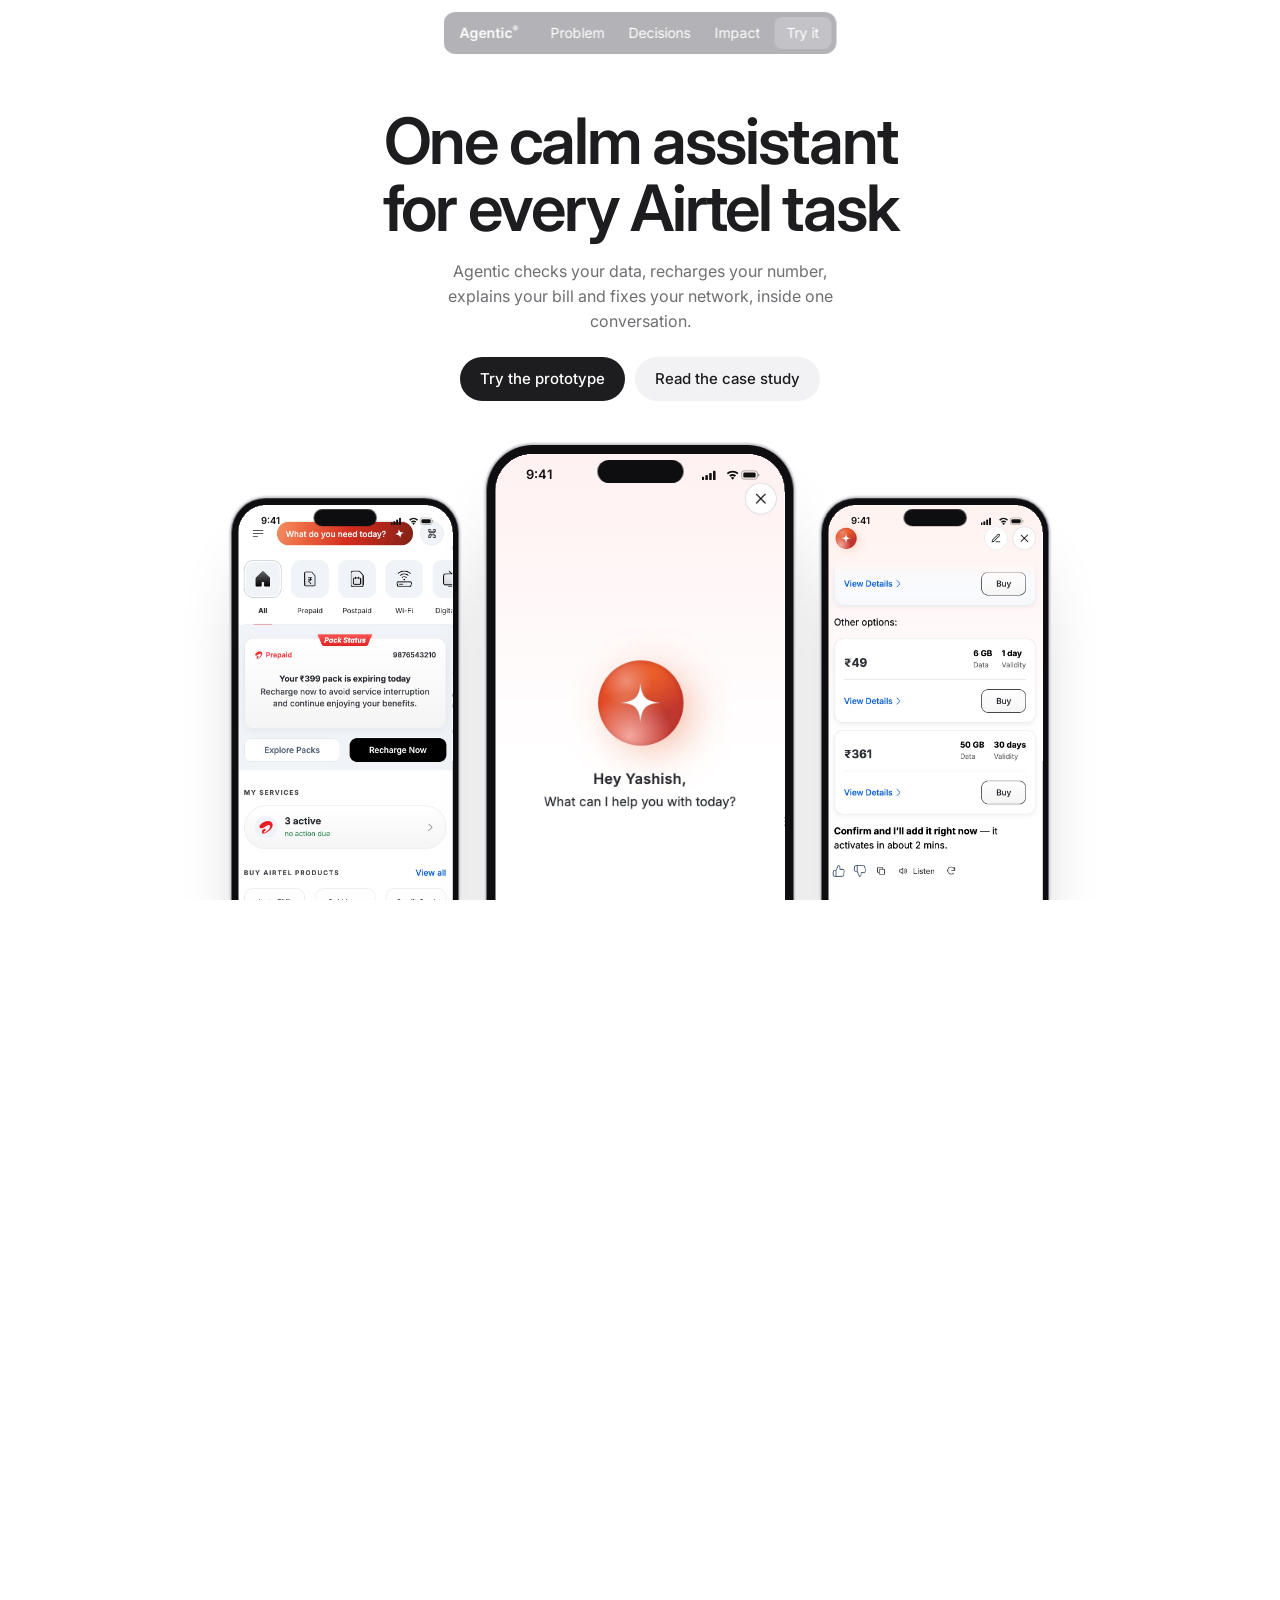
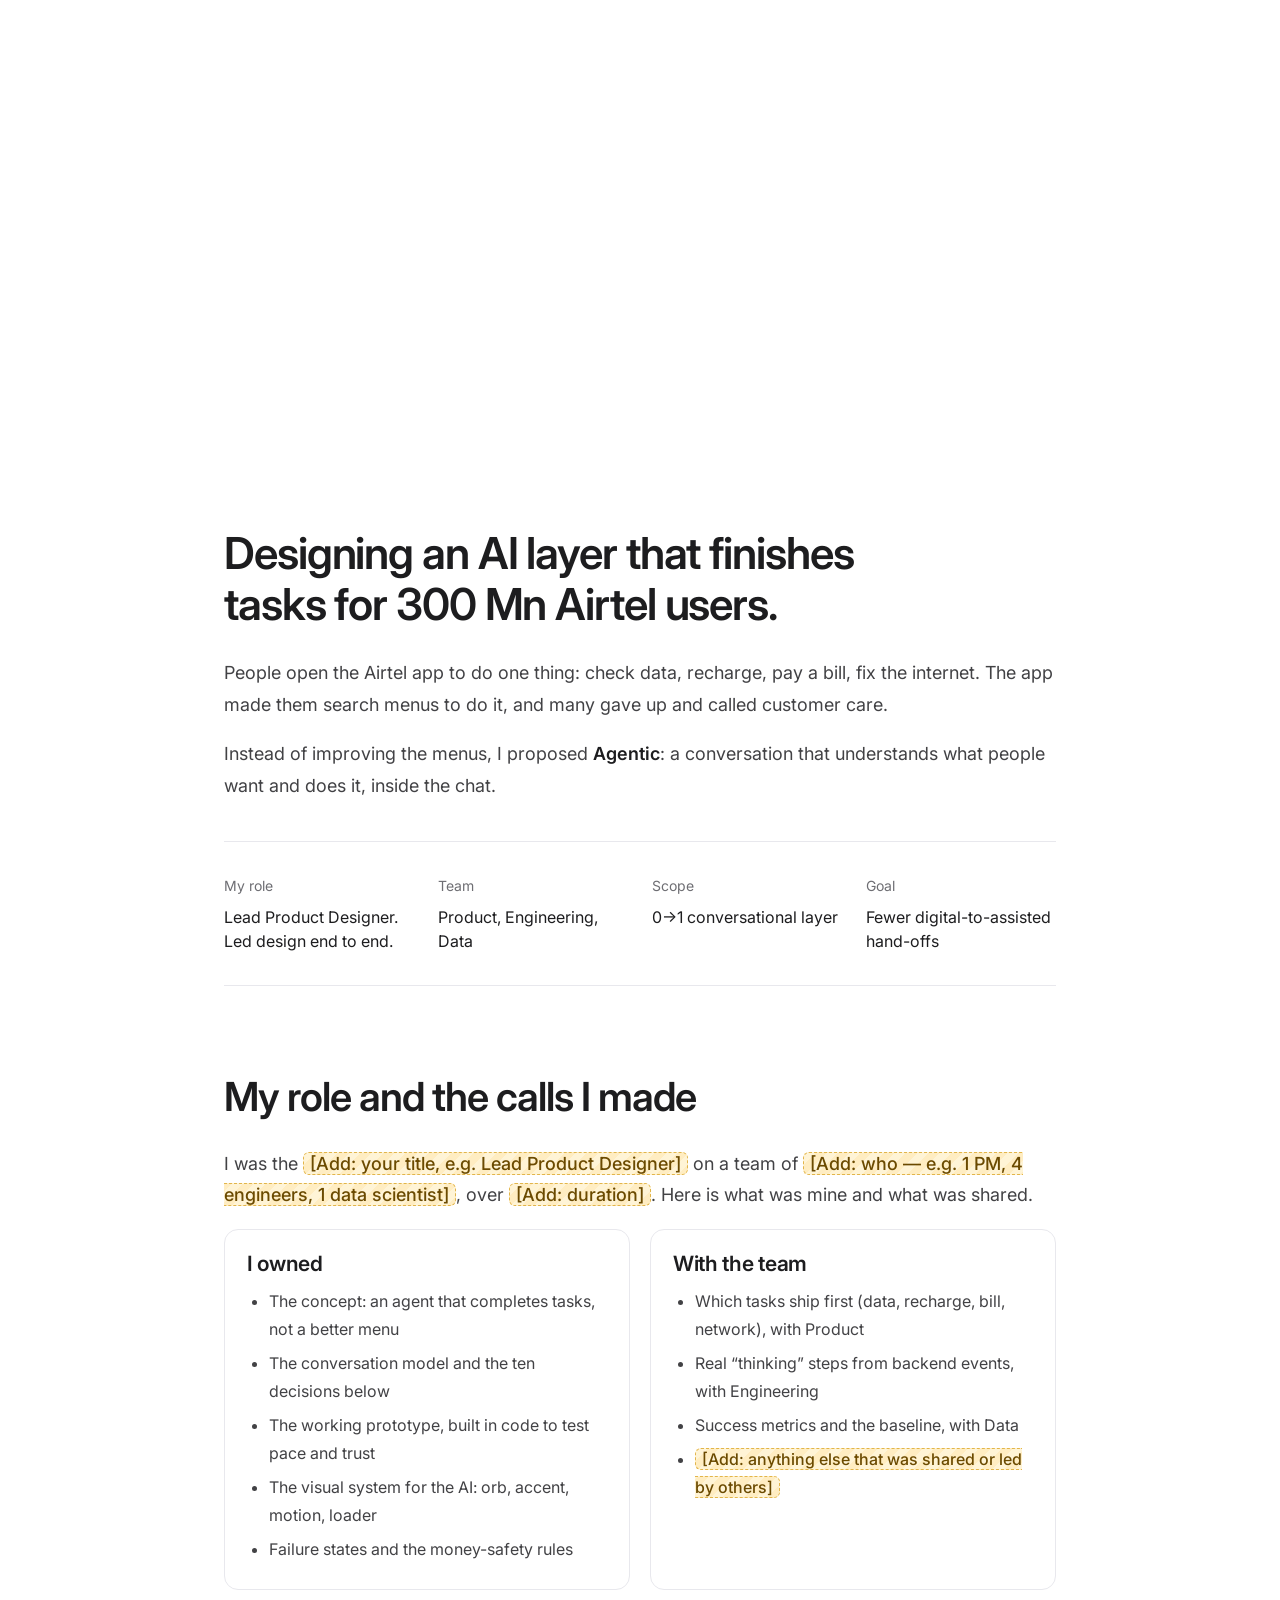
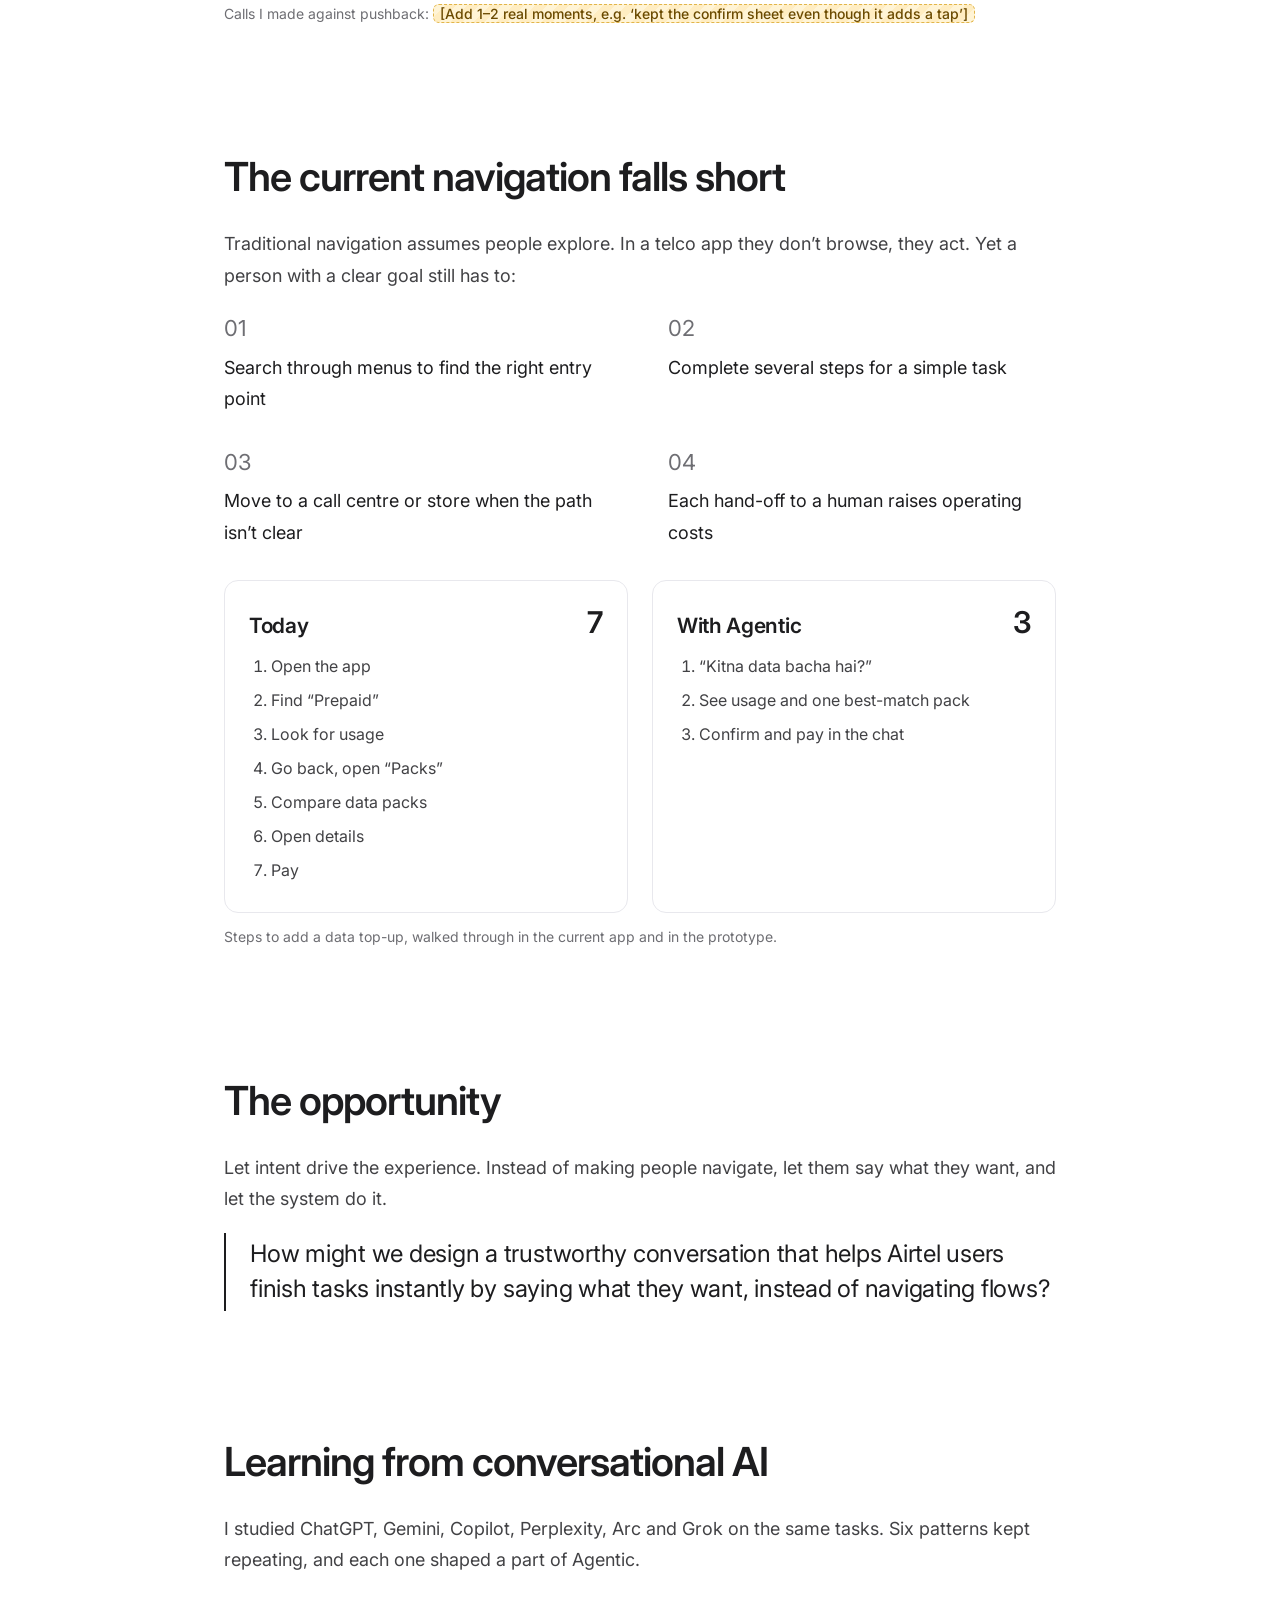
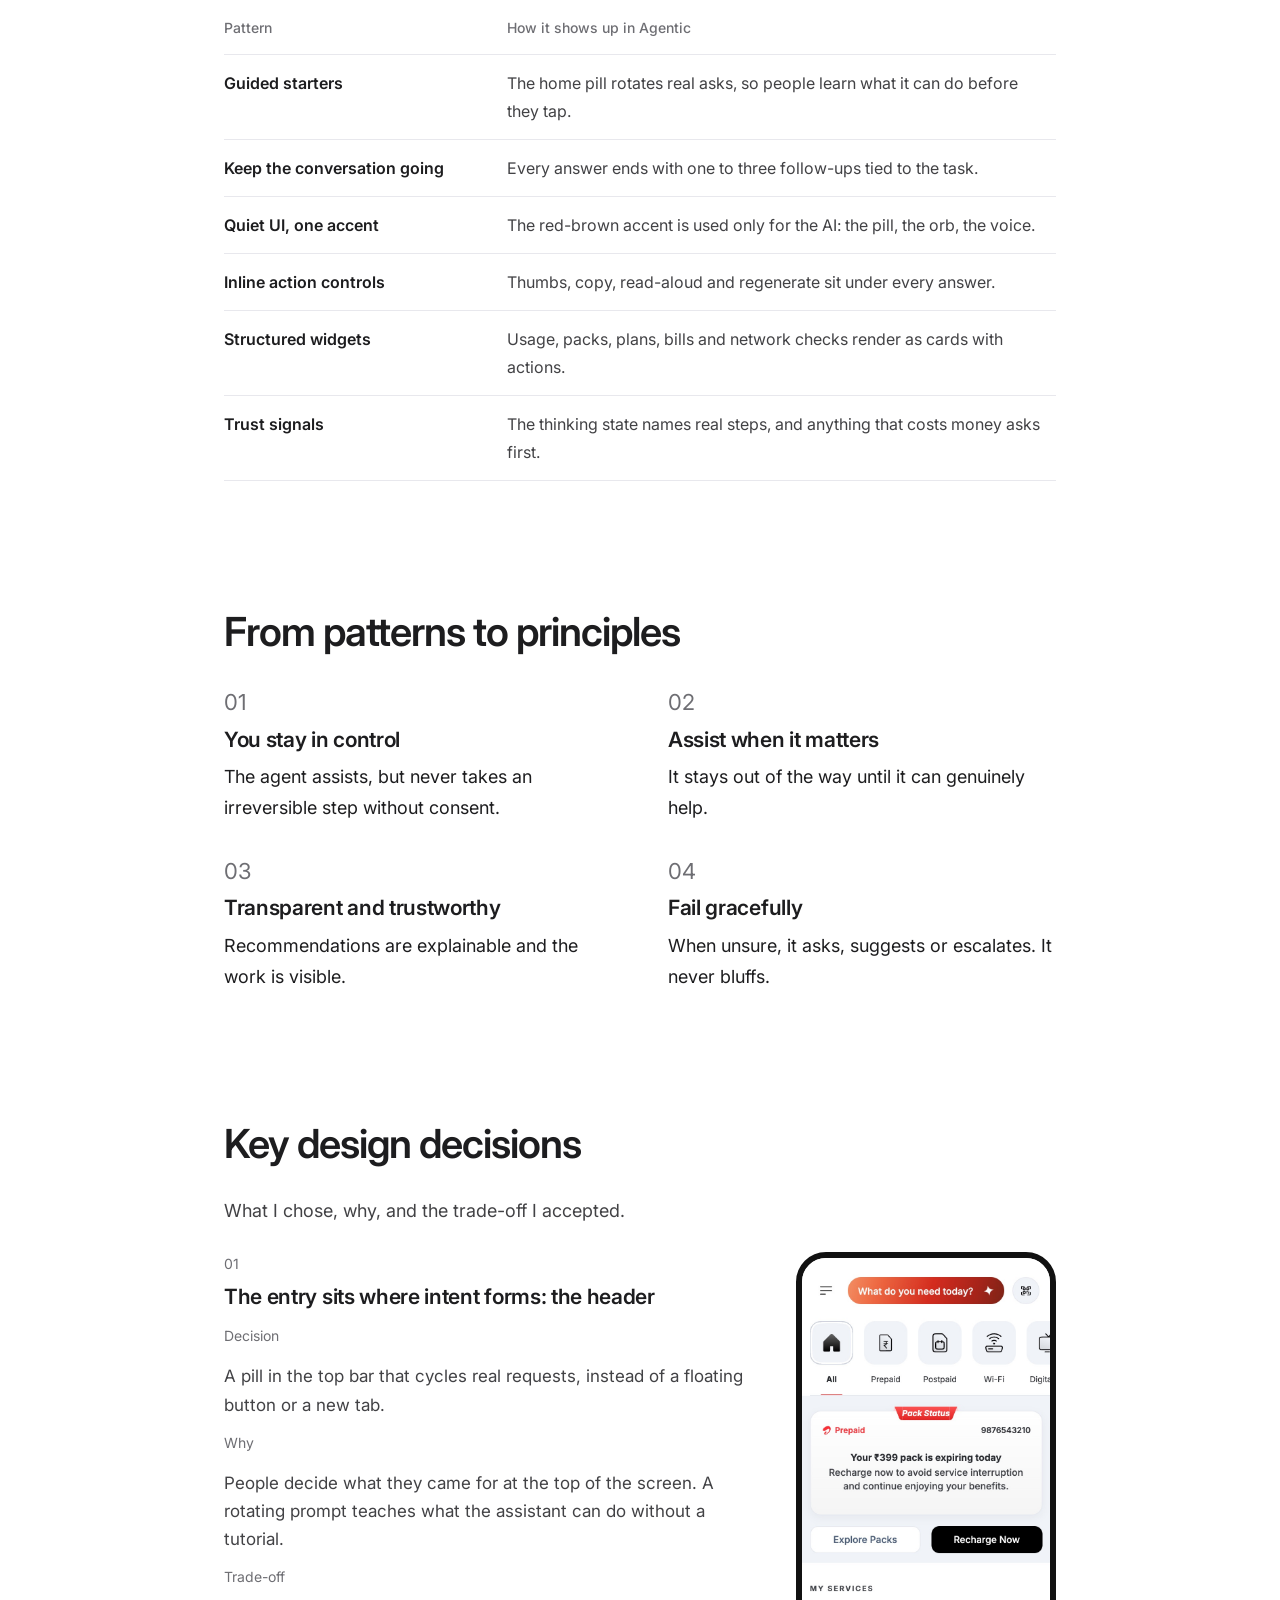
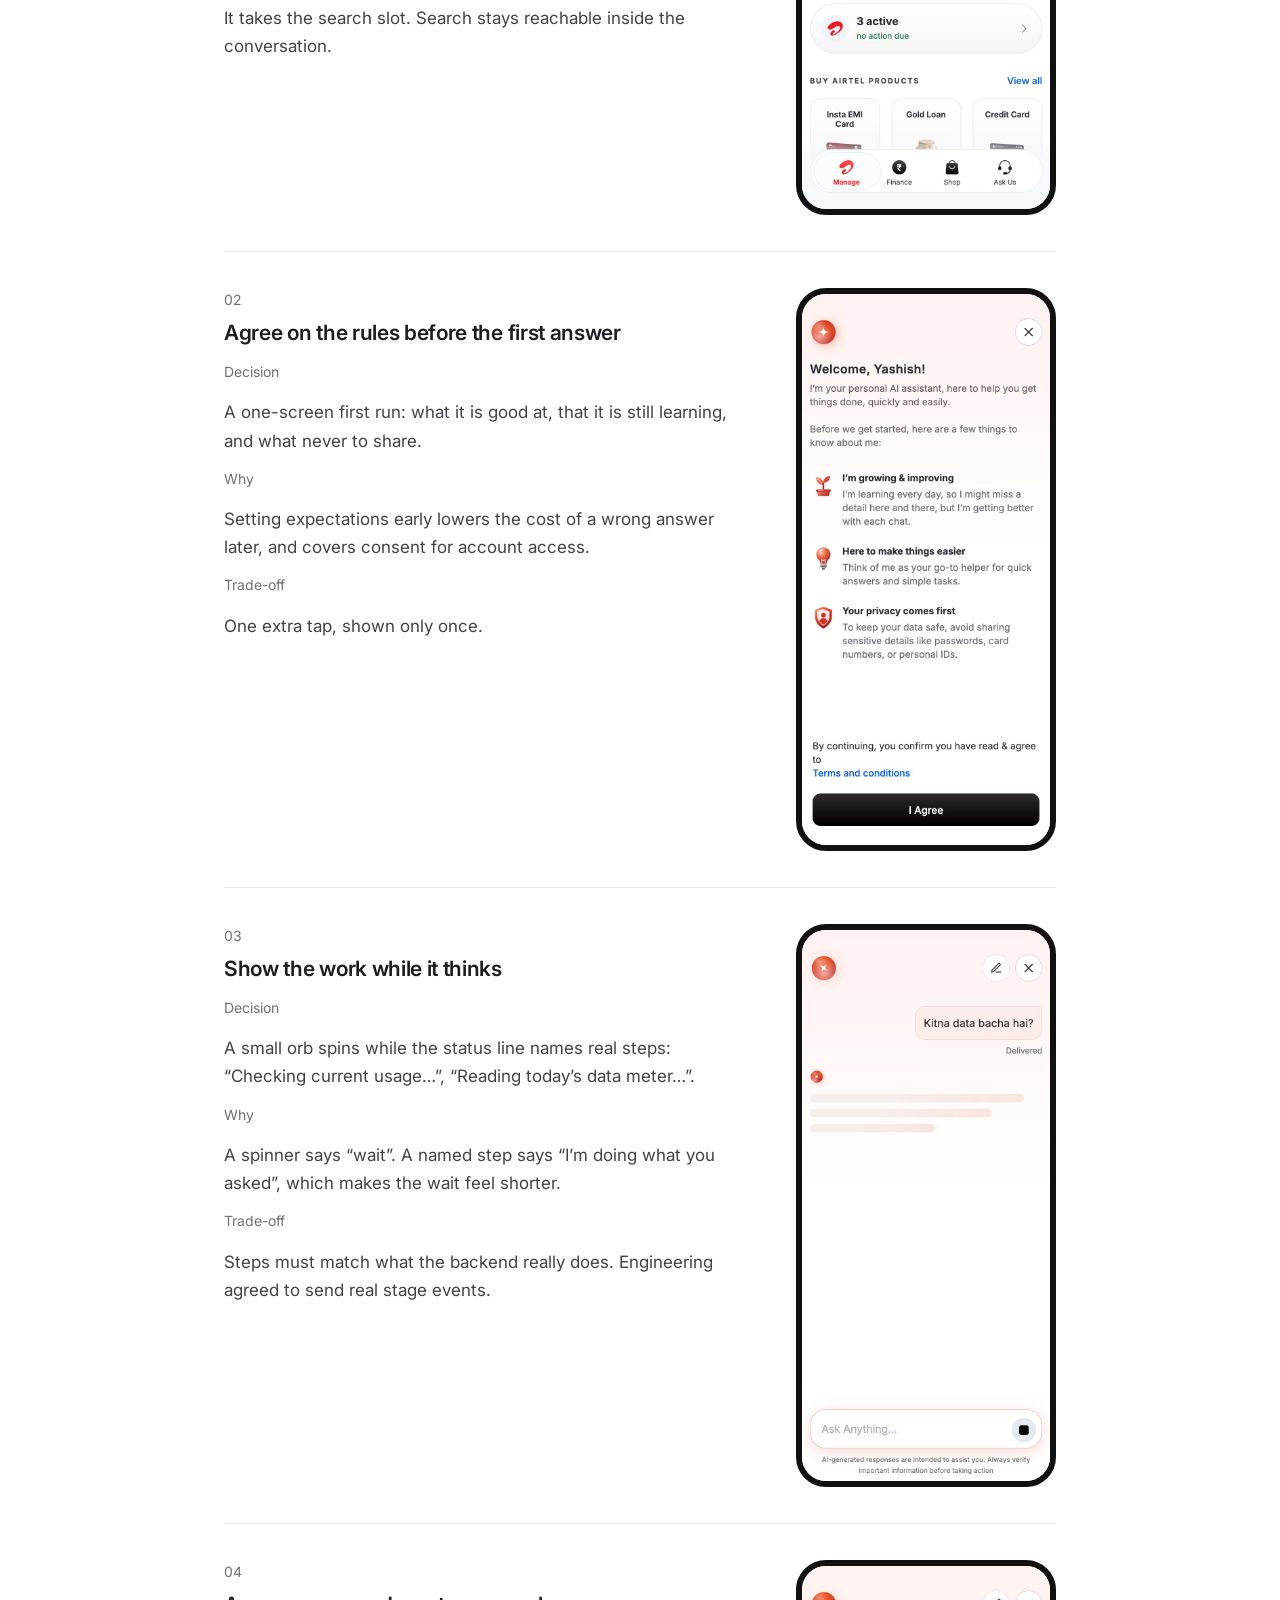
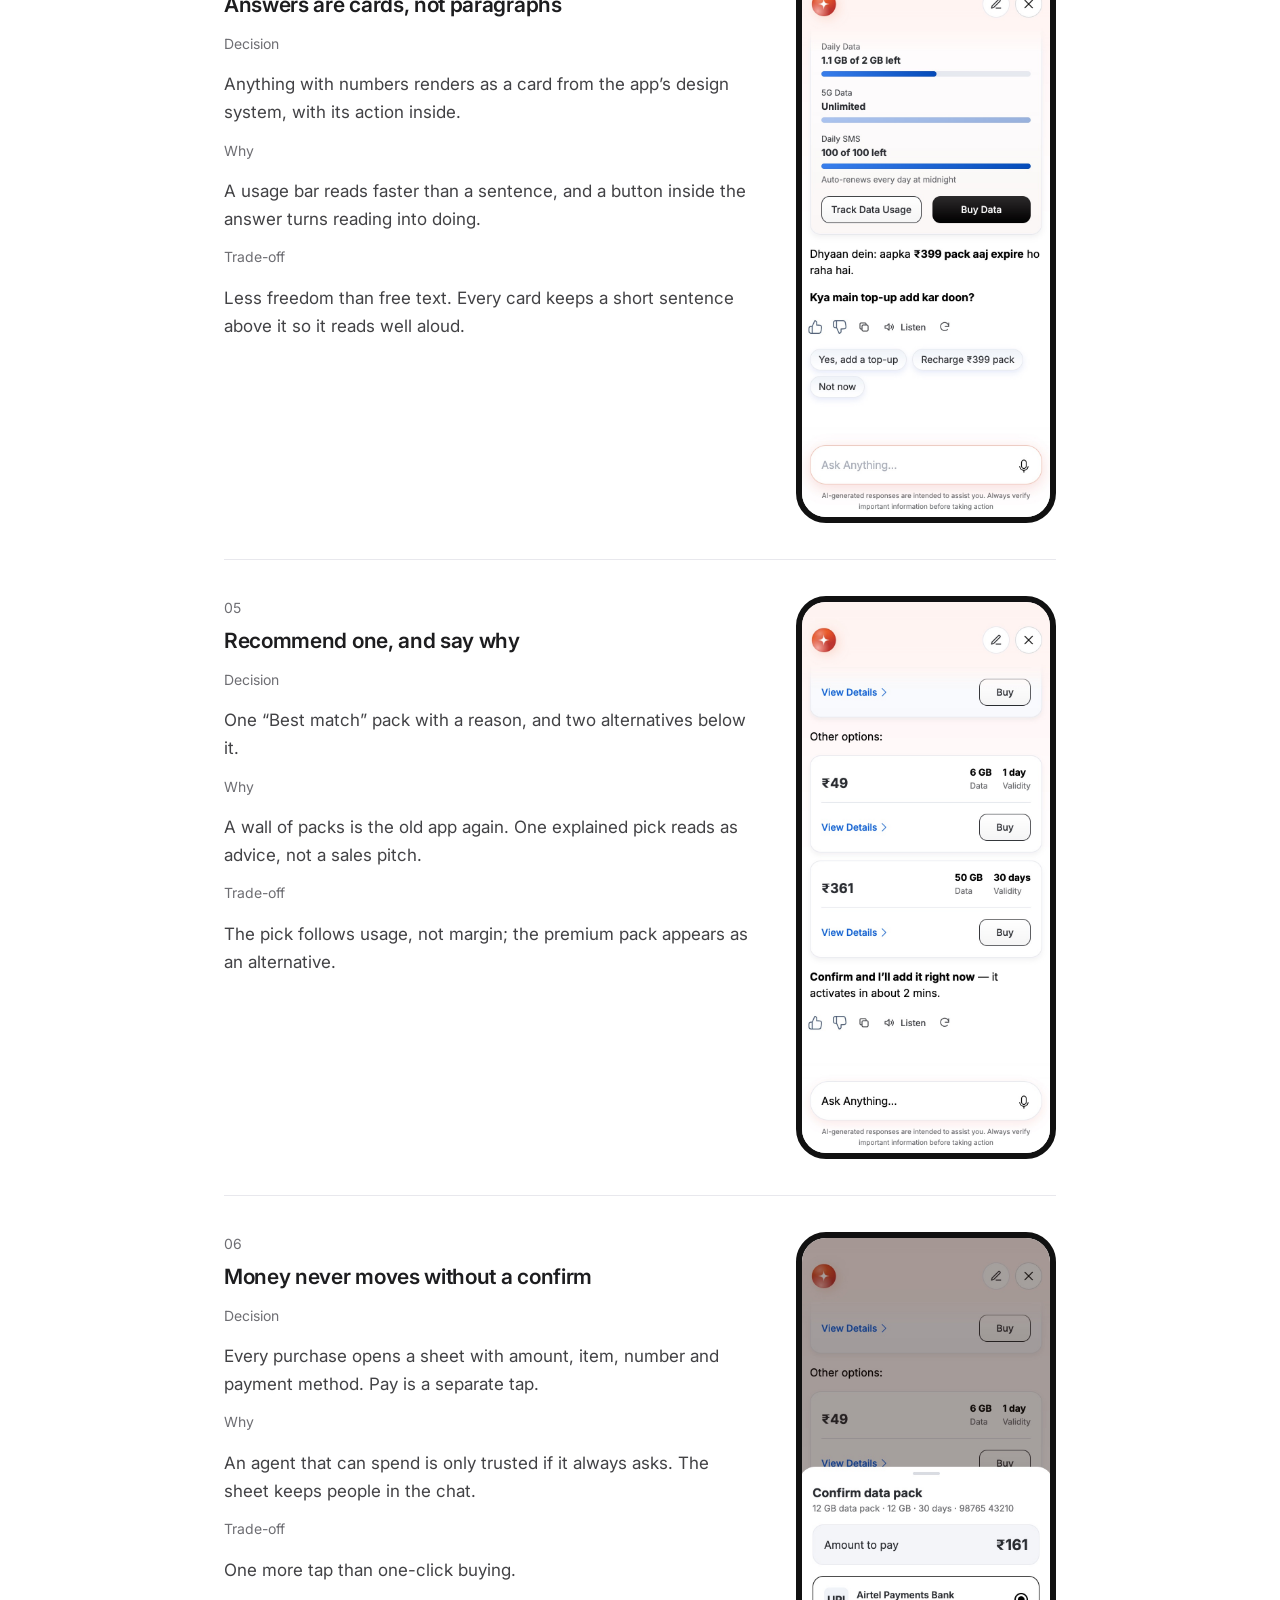
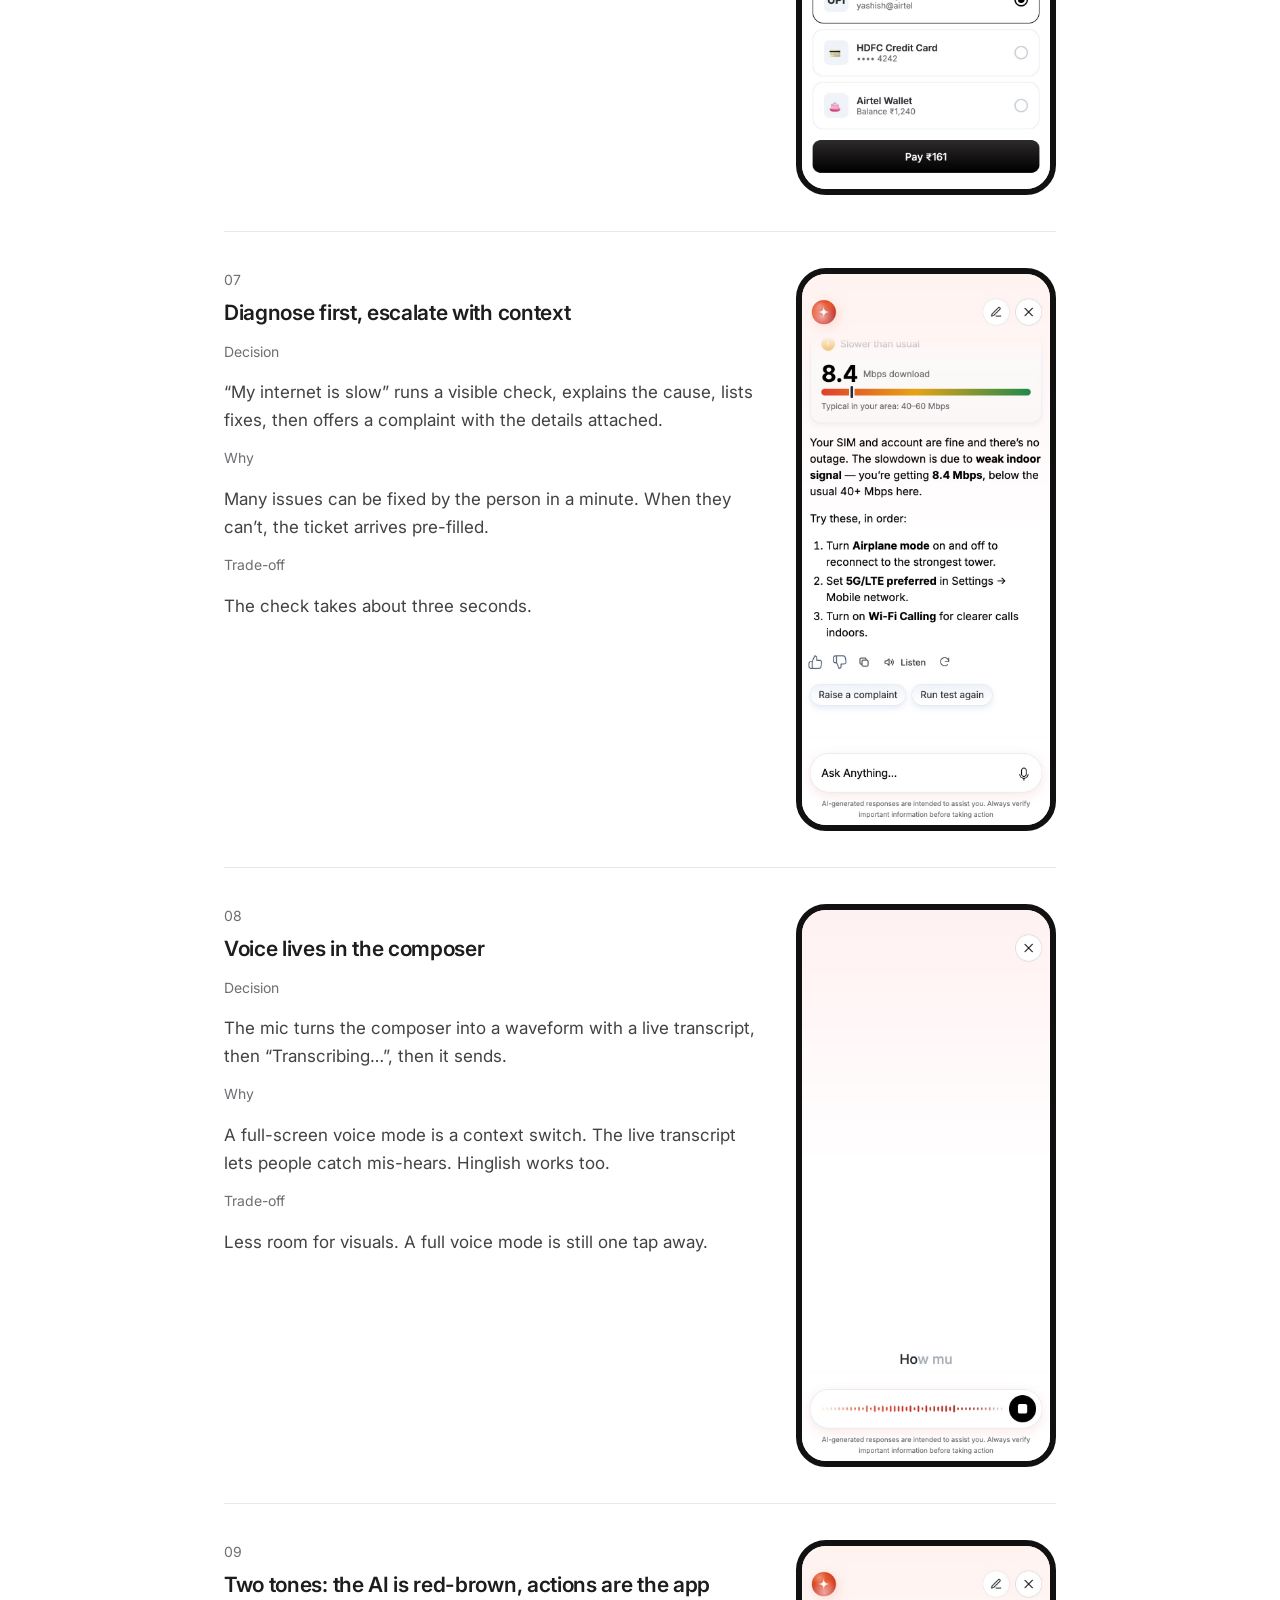
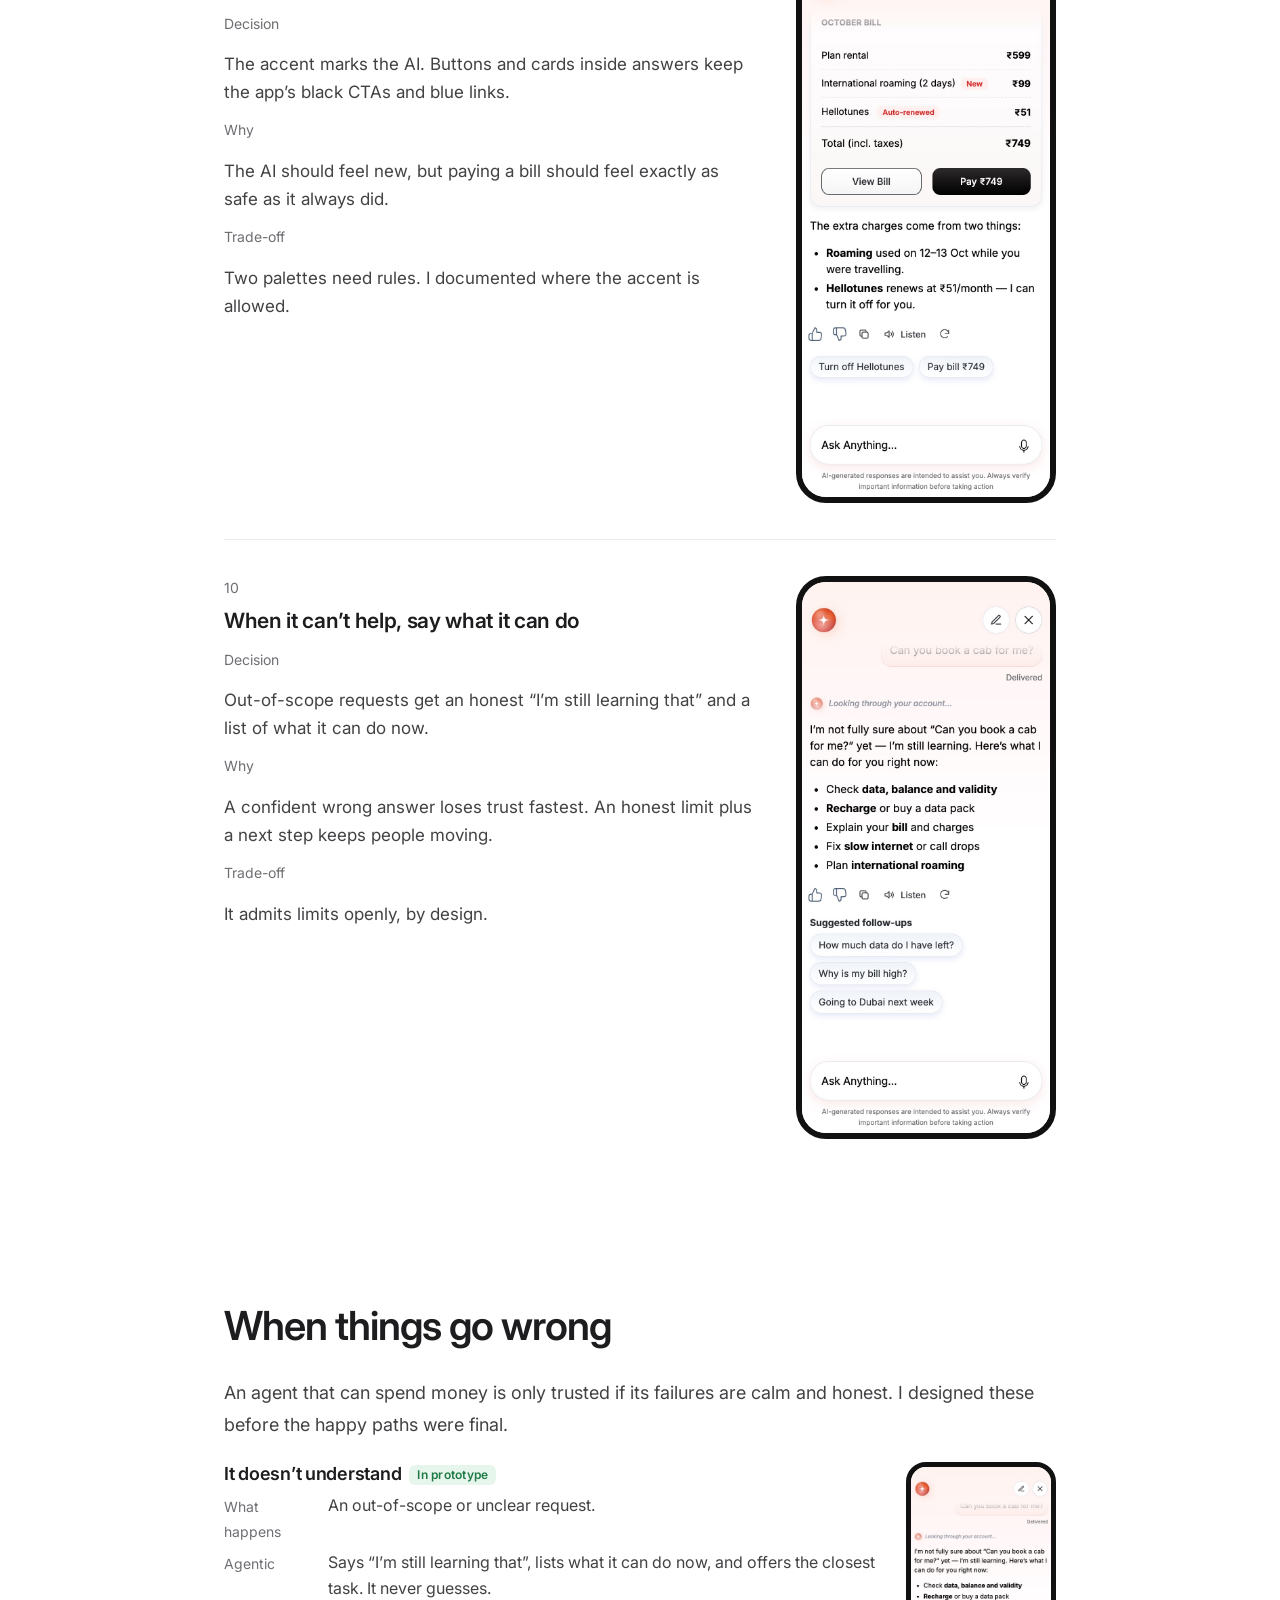
==== commit 7d08de10: "Refresh /case-study-2/: feedback round Co-Authored-By: Claude Opus 5.5 <noreply@anthropic.com>" ====
--- a/case-study-2/index.html
+++ b/case-study-2/index.html
@@ -220,6 +220,47 @@
   .mch .ph { --s: min(220px, 58vw); position: relative; margin: 28px auto 8px; }
 }
 @media (prefers-reduced-motion: reduce) { .fan .ph, .show-hero > * { animation: none; } .js .rv { opacity: 1; transform: none; } }
+
+/* ===== Feedback round: role, failure states, process, evidence, impact, reflection ===== */
+.fill { background: repeating-linear-gradient(135deg, #FFF4D6 0 8px, #FFEDC2 8px 16px); color: #6B4A00; border: 1px dashed #E2B54A; border-radius: 6px; padding: 0 6px; font-weight: 500; }
+.note { font-size: 14px; color: var(--muted); background: #F7F7F9; border-radius: 12px; padding: 12px 16px; margin: 0 0 24px; }
+.role-grid { display: grid; grid-template-columns: 1fr 1fr; gap: 20px; margin-top: 8px; }
+.role-grid > div { border: 1px solid var(--line); border-radius: 14px; padding: 20px 22px; }
+.role-grid h3 { margin-bottom: 10px; }
+.role-grid ul { margin: 0; font-size: 16px; }
+@media (max-width: 640px) { .role-grid { grid-template-columns: 1fr; } }
+.fail { display: grid; gap: 0; margin-top: 8px; }
+.fail-row { display: grid; grid-template-columns: minmax(0, 1fr) 150px; gap: 28px; padding: 24px 0; border-top: 1px solid var(--line); align-items: start; }
+.fail-row:first-child { border-top: 0; padding-top: 4px; }
+.fail-row h3 { font-size: 18px; }
+.fail-row dl { margin: 8px 0 0; display: grid; grid-template-columns: 92px 1fr; gap: 6px 12px; font-size: 16px; }
+.fail-row dt { color: var(--muted); font-size: 14px; padding-top: 2px; }
+.fail-row dd { margin: 0; color: var(--ink-2); line-height: 1.6; }
+.fail-row img { width: 100%; aspect-ratio: 375 / 812; object-fit: cover; object-position: top; border-radius: 20px; border: 5px solid #111; }
+.tag { display: inline-block; font-size: 12px; font-weight: 600; letter-spacing: .02em; padding: 2px 8px; border-radius: 6px; margin-left: 8px; vertical-align: middle; }
+.tag.built { background: #E7F6EC; color: #1F7A45; } .tag.designed { background: #EEF0F6; color: #4A5470; }
+@media (max-width: 640px) { .fail-row { grid-template-columns: 1fr; } .fail-row img { width: 150px; } }
+.proc { display: grid; grid-template-columns: repeat(4, minmax(0, 1fr)); gap: 16px; margin-top: 12px; }
+.proc figure { margin: 0; }
+.proc img { width: 100%; aspect-ratio: 420 / 860; object-fit: cover; border-radius: 16px; border: 1px solid var(--line); }
+.proc .n { font-size: 13px; color: var(--muted); margin-top: 10px; }
+.proc figcaption { font-size: 14px; line-height: 1.5; color: var(--ink-2); margin-top: 4px; }
+.proc figcaption b { display: block; color: var(--ink); }
+.proc-logos { display: grid; grid-template-columns: repeat(4, minmax(0, 1fr)); gap: 12px; margin-top: 12px; }
+.proc-logos img { width: 100%; aspect-ratio: 1; object-fit: cover; border-radius: 14px; }
+.proc-logos span { display: block; font-size: 13px; color: var(--muted); margin-top: 6px; line-height: 1.4; }
+.crossed { text-decoration: line-through; text-decoration-color: rgba(196,50,31,.6); color: var(--muted); }
+@media (max-width: 720px) { .proc, .proc-logos { grid-template-columns: 1fr 1fr; } }
+.calc { border: 1px solid var(--line); border-radius: 16px; padding: 22px 24px; margin-top: 12px; display: grid; grid-template-columns: minmax(0, 1fr) minmax(0, 1fr); gap: 28px; }
+.calc label { display: block; font-size: 14px; color: var(--muted); margin-bottom: 14px; }
+.calc input { display: block; width: 100%; margin-top: 6px; font: 500 17px/1 var(--font); color: var(--ink); padding: 10px 12px; border: 1px solid var(--line); border-radius: 10px; background: #fff; }
+.calc input:focus { outline: 2px solid var(--accent); outline-offset: 1px; border-color: transparent; }
+.calc-out { background: #FBF4F1; border-radius: 14px; padding: 20px; display: flex; flex-direction: column; gap: 14px; }
+.calc-out small { display: block; font-size: 13px; color: var(--muted); }
+.calc-out b { font-size: 30px; line-height: 1.1; letter-spacing: -.02em; font-variant-numeric: tabular-nums; }
+.calc-out .big b { font-size: 40px; color: var(--accent); }
+.calc-out p { font-size: 13px; color: var(--muted); margin: 0; }
+@media (max-width: 720px) { .calc { grid-template-columns: 1fr; } }
 </style>
 </head>
 <body>
@@ -231,6 +272,7 @@
   <a class="pn-brand" href="#top">Agentic<sup>®</sup></a>
   <a class="pn-link" href="#problem">Problem</a>
   <a class="pn-link" href="#decisions">Decisions</a>
+  <a class="pn-link" href="#impact">Impact</a>
   <a class="pn-cta" href="#try">Try it</a>
 </nav>
 
@@ -295,6 +337,25 @@
       <div><dt>Goal</dt><dd>Fewer digital-to-assisted hand-offs</dd></div>
     </dl>
   </div>
+
+  <section id="role">
+    <h2>My role and the calls I made</h2>
+    <p>I was the <mark class="fill">[Add: your title, e.g. Lead Product Designer]</mark> on a team of <mark class="fill">[Add: who — e.g. 1 PM, 4 engineers, 1 data scientist]</mark>, over <mark class="fill">[Add: duration]</mark>. Here is what was mine and what was shared.</p>
+    <div class="role-grid">
+      <div><h3>I owned</h3><ul>
+        <li>The concept: an agent that completes tasks, not a better menu</li>
+        <li>The conversation model and the ten decisions below</li>
+        <li>The working prototype, built in code to test pace and trust</li>
+        <li>The visual system for the AI: orb, accent, motion, loader</li>
+        <li>Failure states and the money-safety rules</li></ul></div>
+      <div><h3>With the team</h3><ul>
+        <li>Which tasks ship first (data, recharge, bill, network), with Product</li>
+        <li>Real “thinking” steps from backend events, with Engineering</li>
+        <li>Success metrics and the baseline, with Data</li>
+        <li><mark class="fill">[Add: anything else that was shared or led by others]</mark></li></ul></div>
+    </div>
+    <p class="small">Calls I made against pushback: <mark class="fill">[Add 1–2 real moments, e.g. ‘kept the confirm sheet even though it adds a tap’]</mark></p>
+  </section>
 
   <section id="problem">
     <h2>The current navigation falls short</h2>
@@ -419,6 +480,34 @@
     </div><img width="750" height="1624" src="img/fallback.jpg" alt="Fallback" loading="lazy" /></article>
   </section>
 
+
+  <section id="failures">
+    <h2>When things go wrong</h2>
+    <p>An agent that can spend money is only trusted if its failures are calm and honest. I designed these before the happy paths were final.</p>
+    <div class="fail">
+      <div class="fail-row"><div><h3>It doesn’t understand<span class="tag built">In prototype</span></h3><dl>
+        <dt>What happens</dt><dd>An out-of-scope or unclear request.</dd>
+        <dt>Agentic</dt><dd>Says “I’m still learning that”, lists what it can do now, and offers the closest task. It never guesses.</dd></dl></div>
+        <img src="img/fallback.jpg" alt="Fallback reply" loading="lazy" width="750" height="1624" /></div>
+      <div class="fail-row"><div><h3>It can’t fix the problem<span class="tag built">In prototype</span></h3><dl>
+        <dt>What happens</dt><dd>The network check finds weak signal it can’t solve.</dd>
+        <dt>Agentic</dt><dd>Shows the check, names the cause, lists fixes in order, then raises a complaint with the details already filled in.</dd></dl></div>
+        <img src="img/ticket.jpg" alt="Complaint raised with context" loading="lazy" width="750" height="1624" /></div>
+      <div class="fail-row"><div><h3>Voice mis-hears<span class="tag built">In prototype</span></h3><dl>
+        <dt>What happens</dt><dd>Noise, accent or Hinglish confuses speech-to-text.</dd>
+        <dt>Agentic</dt><dd>A live transcript sits in the composer, so people see the mistake before it’s sent. If the mic is blocked, it falls back to typing.</dd></dl></div>
+        <img src="img/transcribing.jpg" alt="Live transcript and transcribing state" loading="lazy" width="750" height="1624" /></div>
+      <div class="fail-row"><div><h3>A payment doesn’t go through<span class="tag designed">Designed</span></h3><dl>
+        <dt>What happens</dt><dd>UPI times out or the bank declines.</dd>
+        <dt>Agentic</dt><dd>The Quick Pay sheet stays open with the reason in plain words, offers retry or another method, and confirms nothing was charged twice.</dd></dl></div>
+        <img src="img/payment.jpg" alt="Payment confirmation sheet" loading="lazy" width="750" height="1624" /></div>
+      <div class="fail-row"><div><h3>The answer is wrong<span class="tag built">In prototype</span></h3><dl>
+        <dt>What happens</dt><dd>The reply is unhelpful or incorrect.</dd>
+        <dt>Agentic</dt><dd>Thumbs down and Regenerate sit under every answer; feedback goes to the team. Anything that costs money always asks first, so a wrong answer can’t spend.</dd></dl></div>
+        <img src="img/usage.jpg" alt="Answer with feedback controls" loading="lazy" width="750" height="1624" /></div>
+    </div>
+  </section>
+
   <section id="system">
     <h2>Conversation model</h2>
     <p>One Experience Agent owns the conversation. Specialised agents do the work through structured instructions and guardrails.</p>
@@ -456,6 +545,28 @@
       <figure><img width="750" height="1624" src="img/transcribing.jpg" alt="Agentic screen: transcribing" loading="lazy" /><figcaption>Transcribing</figcaption></figure>
       <figure><img width="750" height="1624" src="img/voice-speak.jpg" alt="Agentic screen: full voice mode" loading="lazy" /><figcaption>Full voice mode</figcaption></figure>
     </div>
+  </section>
+
+
+  <section id="process">
+    <h2>The messy middle</h2>
+    <p>The final screens came after a lot of wrong turns. These are real rounds from building the prototype, with what each one taught me.</p>
+    <h3 style="margin-top:8px">Finding the AI’s colour</h3>
+    <div class="proc">
+      <figure><img src="img/process/step1.jpg" alt="Coral accent on white with floating shapes" loading="lazy" /><div class="n">Round 1</div><figcaption><b class="crossed">Coral on white</b>Taken from a moodboard. It looked like a different brand.</figcaption></figure>
+      <figure><img src="img/process/step2.jpg" alt="Amber accent on white" loading="lazy" /><div class="n">Round 2</div><figcaption><b class="crossed">Amber</b>Sampled from the same image. Too orange to say “Airtel”.</figcaption></figure>
+      <figure><img src="img/process/step3.jpg" alt="Black agent with an ember orb and floating shapes" loading="lazy" /><div class="n">Round 3</div><figcaption><b class="crossed">Black, plus floating shapes</b>The dark agent worked; the wireframe and ring were decoration.</figcaption></figure>
+      <figure><img src="img/process/step4.jpg" alt="One dotted texture behind the orb" loading="lazy" /><div class="n">Round 4</div><figcaption><b>One texture, tied to the orb</b>The dots light up where the orb’s light falls. Kept.</figcaption></figure>
+    </div>
+    <h3 style="margin-top:36px">Drawing the logo in dots</h3>
+    <div class="proc-logos">
+      <div><img src="img/process/logo-e_2c.jpg" alt="Twelve dots, star clustered" loading="lazy" /><span><s>12 dots</s>: the star collapsed into clusters</span></div>
+      <div><img src="img/process/logo-f_3c.jpg" alt="Twelve dots tracing the Airtel curl" loading="lazy" /><span><s>12 dots, traced</s>: the curl read, the star didn’t</span></div>
+      <div><img src="img/process/logo-h_vortexc.jpg" alt="Twenty-eight dot star outline" loading="lazy" /><span><s>28 dots, outline</s>: clearer, but felt like a stroke icon</span></div>
+      <div><img src="img/process/logo-filled.jpg" alt="Filled halftone Airtel logo" loading="lazy" /><span><b>Filled halftone</b>: both marks read at every size</span></div>
+    </div>
+    <h3 style="margin-top:36px">Six loaders to find one</h3>
+    <p>A mini orb (looked like the header orb, so people read it as a second assistant) → three dots → an eight-dot chase ring → a circle with dots → a three-dot mark on black → the same mark in brand reds, with no box. The rule I ended with: <b>the loader must never look like the assistant itself.</b></p>
   </section>
 
   <section id="try">
@@ -475,16 +586,74 @@
     </div>
   </section>
 
+
+  <section id="evidence">
+    <h2>Testing and evidence</h2>
+    <p class="note">Numbers marked like <mark class="fill">this</mark> are placeholders for your real results. Replace them before sharing.</p>
+    <p>I tested the working prototype with <mark class="fill">[Add: number]</mark> Airtel <mark class="fill">[prepaid / postpaid]</mark> users in <mark class="fill">[Add: city / remote]</mark>, using <mark class="fill">[Add: method — moderated usability sessions, unmoderated tasks, internal pilot]</mark>. Each person did four tasks: check data, recharge, explain a bill, fix slow internet.</p>
+    <div class="table-wrap"><table class="table">
+      <thead><tr><th>Measure</th><th>Current app</th><th>With Agentic</th></tr></thead>
+      <tbody>
+        <tr><td>Task success</td><td><mark class="fill">[Add] %</mark></td><td><mark class="fill">[Add] %</mark></td></tr>
+        <tr><td>Time to add a data top-up</td><td><mark class="fill">[Add] s</mark></td><td><mark class="fill">[Add] s</mark></td></tr>
+        <tr><td>Steps to add a data top-up</td><td>7</td><td>3</td></tr>
+        <tr><td>Would call customer care instead</td><td><mark class="fill">[Add] of [n]</mark></td><td><mark class="fill">[Add] of [n]</mark></td></tr>
+        <tr><td>Trust before paying (1–5)</td><td><mark class="fill">[Add]</mark></td><td><mark class="fill">[Add]</mark></td></tr>
+      </tbody>
+    </table></div>
+    <h3 style="margin-top:28px">What testing changed</h3>
+    <ul>
+      <li><mark class="fill">[Add a real finding, e.g. ‘People wanted to see the amount before Pay, so the amount moved to the top of the sheet.’]</mark></li>
+      <li><mark class="fill">[Add a second finding]</mark></li>
+    </ul>
+    <p class="small">Steps to add a top-up (7 vs 3) were counted by walking both flows; that row is measured, not a placeholder.</p>
+  </section>
+
+  <section id="impact">
+    <h2>Business impact, in rupees</h2>
+    <p>Every task that ends in a call or store visit costs Airtel money. If Agentic finishes some of those tasks in the chat, the saving is simple to estimate. Change the numbers below to Airtel’s real ones.</p>
+    <div class="calc" id="calc">
+      <div>
+        <label for="cContacts">Assisted contacts a month for these tasks<input id="cContacts" type="number" min="0" step="10000" value="1000000"></label>
+        <label for="cCost">Cost of one assisted contact (₹)<input id="cCost" type="number" min="0" step="5" value="60"></label>
+        <label for="cShare">Share Agentic handles end to end (%)<input id="cShare" type="number" min="0" max="100" step="1" value="20"></label>
+        <label for="cAi">Cost of one Agentic conversation (₹)<input id="cAi" type="number" min="0" step="0.5" value="3"></label>
+      </div>
+      <div class="calc-out" aria-live="polite">
+        <div><small>Contacts moved to the chat each month</small><b id="oMoved">2,00,000</b></div>
+        <div><small>Saving each month</small><b id="oMonth">₹1.14 Cr</b></div>
+        <div class="big"><small>Saving each year</small><b id="oYear">₹13.7 Cr</b></div>
+        <p>Example values only, not Airtel data. Saving = contacts × share × (cost of a contact − cost of a conversation).</p>
+      </div>
+    </div>
+    <p class="small">Real inputs to collect: <mark class="fill">[Add: monthly calls + store visits for data, recharge, bill and network issues]</mark>, <mark class="fill">[Add: cost per call]</mark>, and the hand-off rate from the pilot.</p>
+  </section>
+
   <section>
-    <h2>What I learned</h2>
+    <h2>What I learned, and what I’d do differently</h2>
     <p>The most valuable outcome wasn’t only the assistant, it was the clarity we created along the way. In a space full of ambiguity, design set the vision, aligned stakeholders, and turned a broad AI ambition into something the team could build.</p>
     <ul>
       <li><b>Prototype the feeling early.</b> A working prototype settled debates about pace and trust that static frames couldn’t.</li>
       <li><b>Design the system, not the screen.</b> Agreeing on the conversation model decided half the UI.</li>
       <li><b>Trust is a budget.</b> Surprises spend it; confirms, honest limits and visible work refill it.</li>
     </ul>
+
     <h3 style="margin-top:32px">How we measure it</h3>
-    <ul><li>Task completion rate inside the chat</li><li>Digital-to-assisted hand-offs per 1,000 sessions</li><li>Fallback rate, and recovery after a fallback</li><li>Answer feedback and post-chat rating</li></ul>
+    <ul><li>Task completion rate inside the chat</li><li>Digital-to-assisted hand-offs per 1,000 sessions (the number behind the rupee saving)</li><li>Fallback rate, and recovery after a fallback</li><li>Answer feedback and post-chat rating</li></ul>
+    <h3 style="margin-top:32px">Next steps</h3>
+    <ol>
+      <li>Pilot with <mark class="fill">[Add] %</mark> of prepaid users and measure hand-offs against the current app.</li>
+      <li>Connect real services: usage, recharge, bills, network diagnostics, then Finance (credit score, loans).</li>
+      <li>Evaluate Hindi and Hinglish understanding on real queries, not scripted ones.</li>
+      <li>Accessibility pass: screen readers, larger text, and voice-only use.</li>
+    </ol>
+    <h3 style="margin-top:32px">What I’d do differently</h3>
+    <ul>
+      <li><b>Agree the baseline first.</b> I designed before we had the current hand-off rate, which made impact harder to prove later.</li>
+      <li><b>Test colour and motion with people, not only by eye.</b> The AI colour took many rounds of taste-based iteration that a quick preference test would have shortened.</li>
+      <li><b>Write failure states before happy paths.</b> Several failures were designed late; they shaped the happy path more than I expected.</li>
+      <li><b>Lock the visual system once.</b> Orb, logo and loader changed independently; one shared system would have saved rework.</li>
+    </ul>
   </section>
 </main>
 
@@ -614,5 +783,22 @@
   });
 })();
 </script>
+
+<script>
+// Rupee impact calculator (Indian number format, lakh / crore)
+(() => {
+  const $ = (id) => document.getElementById(id);
+  const inr = (n) => Math.round(n).toLocaleString('en-IN');
+  const trim = (t) => (t.includes('.') ? t.replace(/0+$/, '').replace(/\.$/, '') : t);
+  const cr = (n) => (n >= 1e9 ? '₹' + Math.round(n / 1e7).toLocaleString('en-IN') + ' Cr' : n >= 1e7 ? '₹' + trim((n / 1e7).toFixed(2)) + ' Cr' : '₹' + trim((n / 1e5).toFixed(1)) + ' L');
+  function calc() {
+    const contacts = +$('cContacts').value || 0, cost = +$('cCost').value || 0, share = Math.min(100, +$('cShare').value || 0) / 100, ai = +$('cAi').value || 0;
+    const moved = contacts * share, month = moved * Math.max(0, cost - ai);
+    $('oMoved').textContent = inr(moved); $('oMonth').textContent = cr(month); $('oYear').textContent = cr(month * 12);
+  }
+  ['cContacts', 'cCost', 'cShare', 'cAi'].forEach((id) => $(id).addEventListener('input', calc));
+  calc();
+})();
+</script>
 </body>
 </html>
